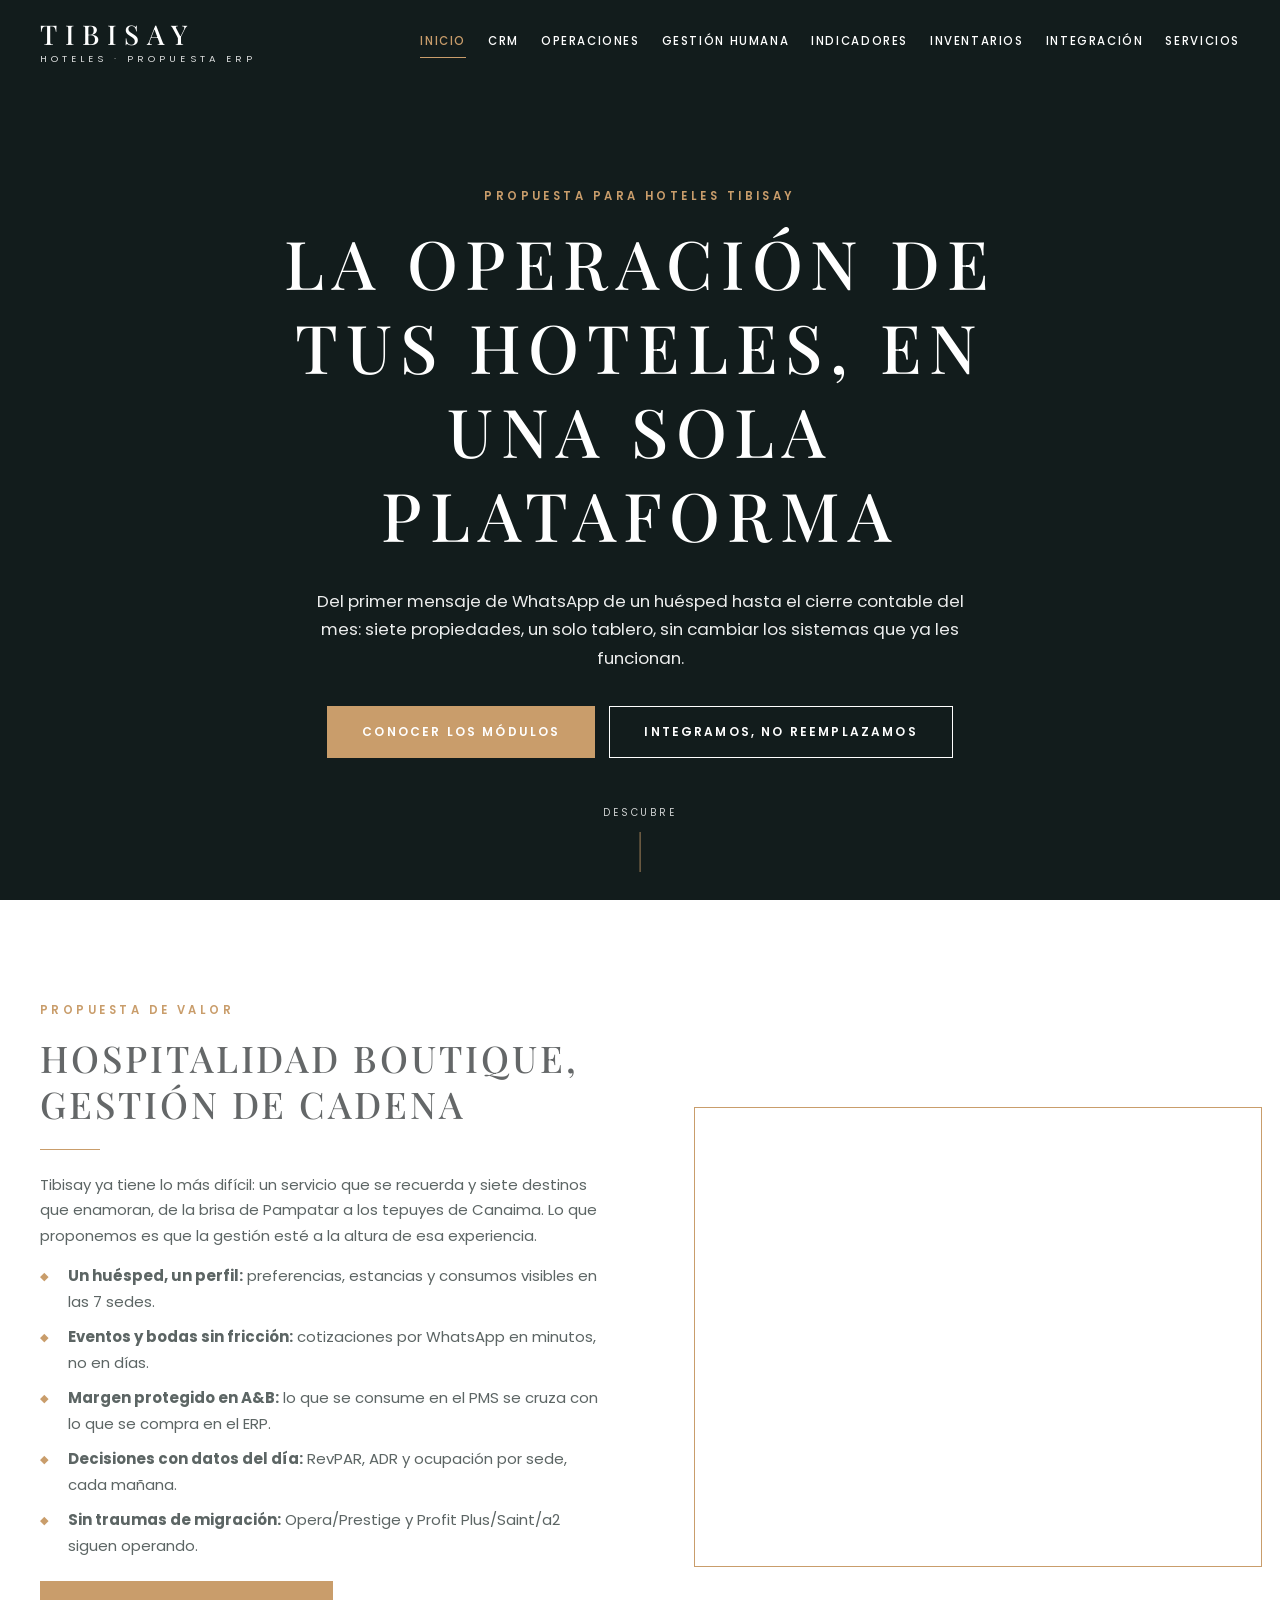
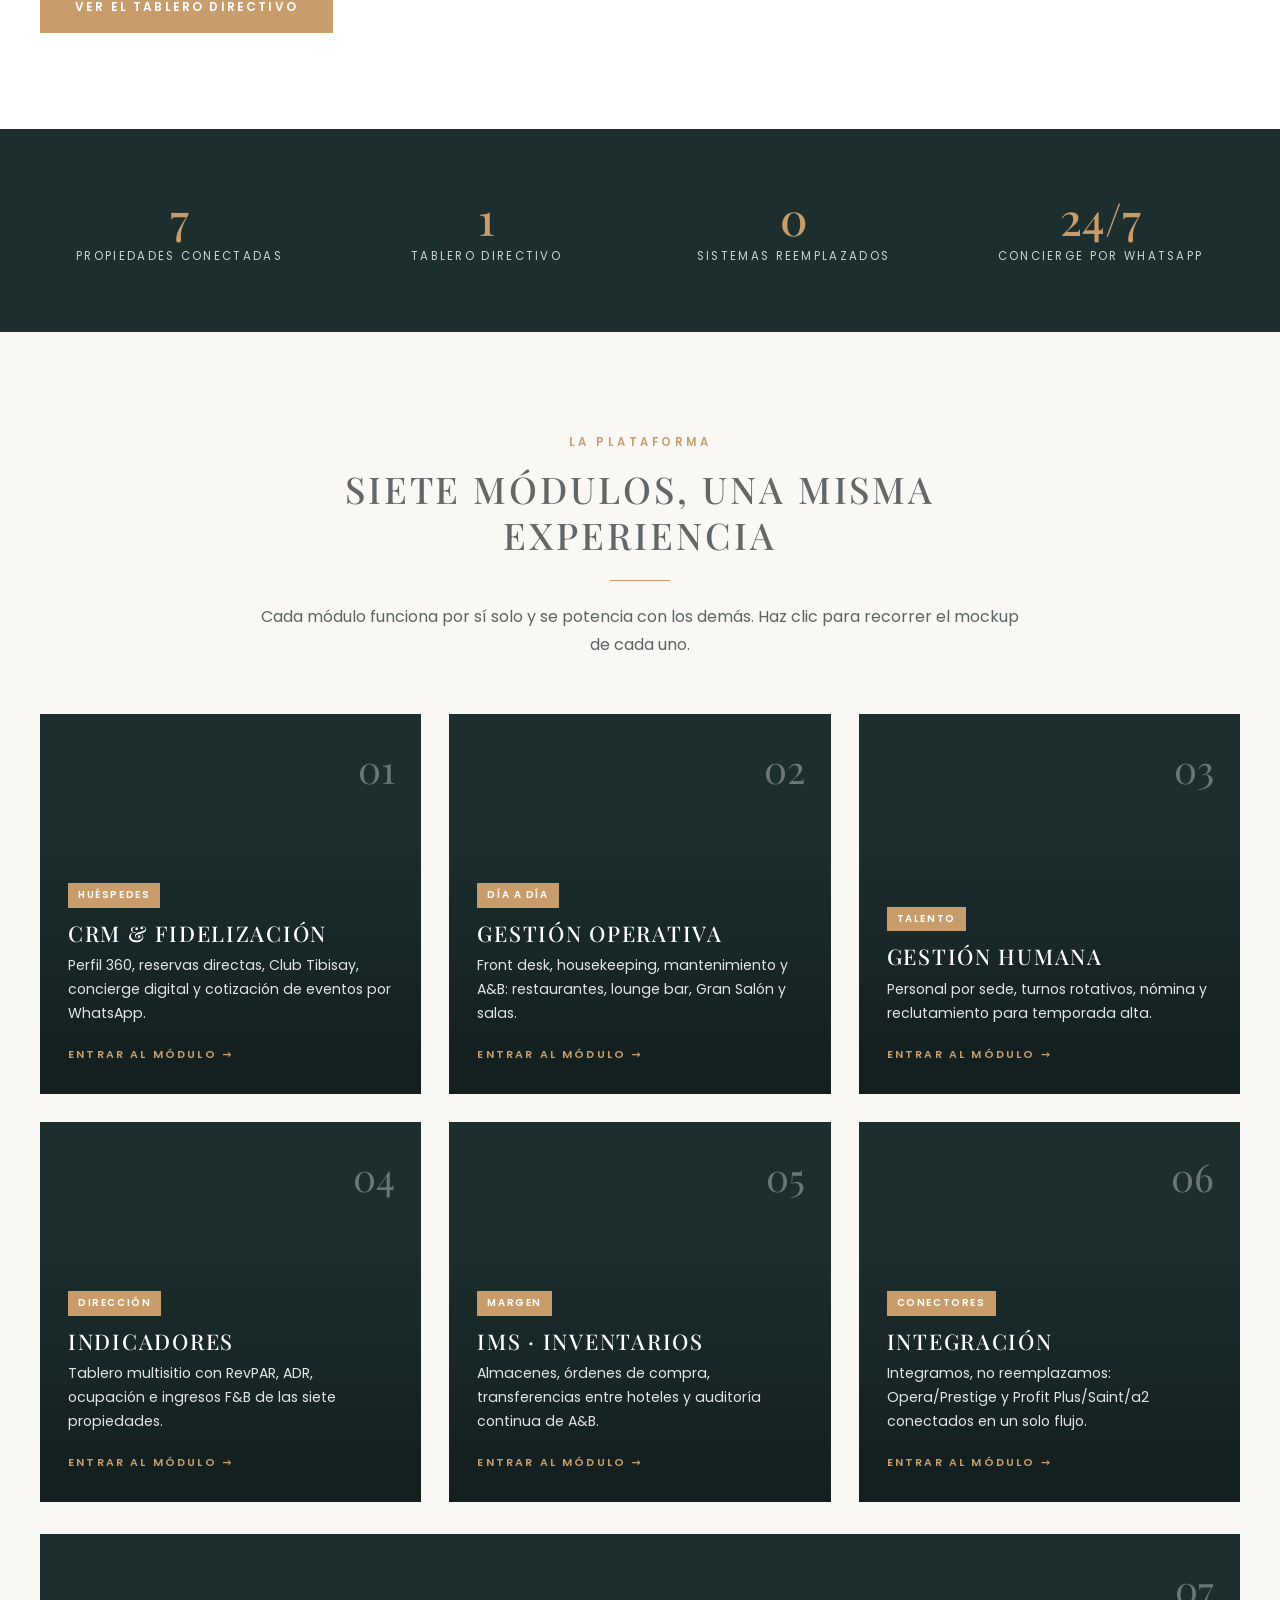
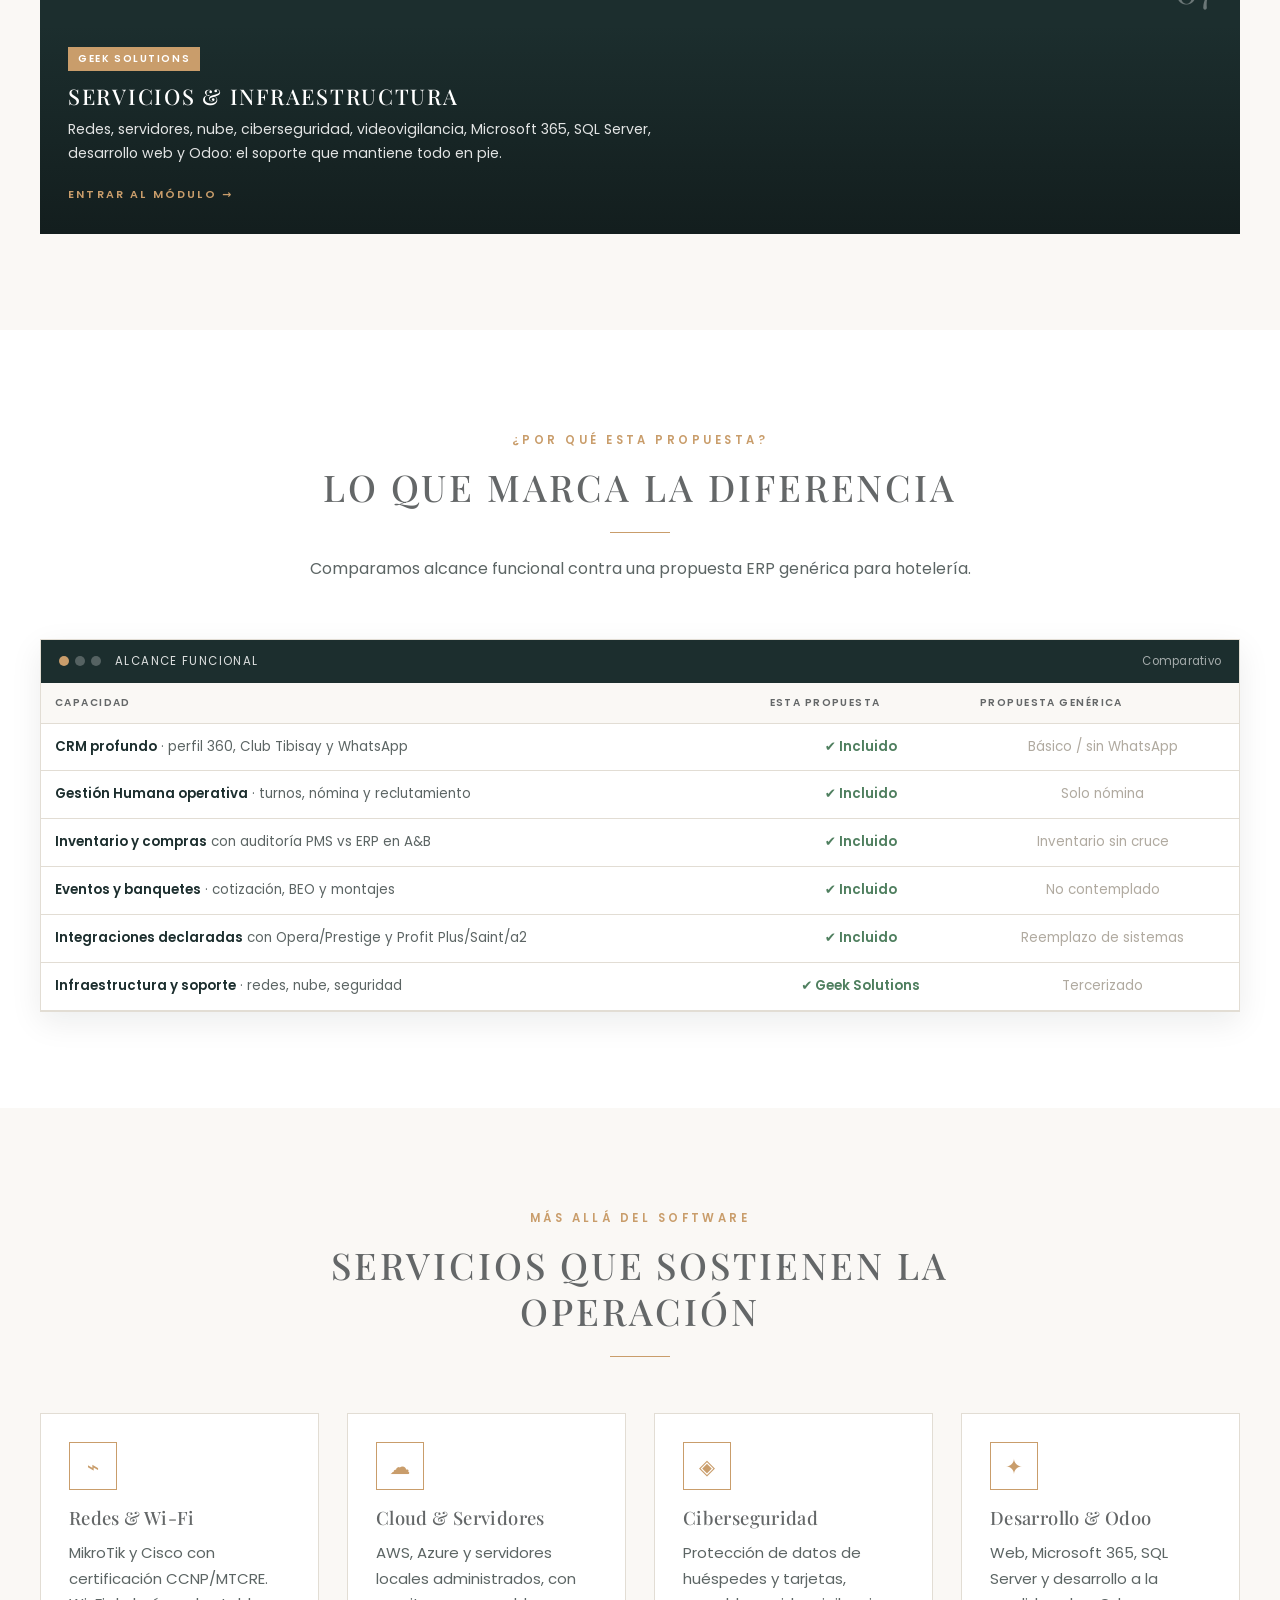
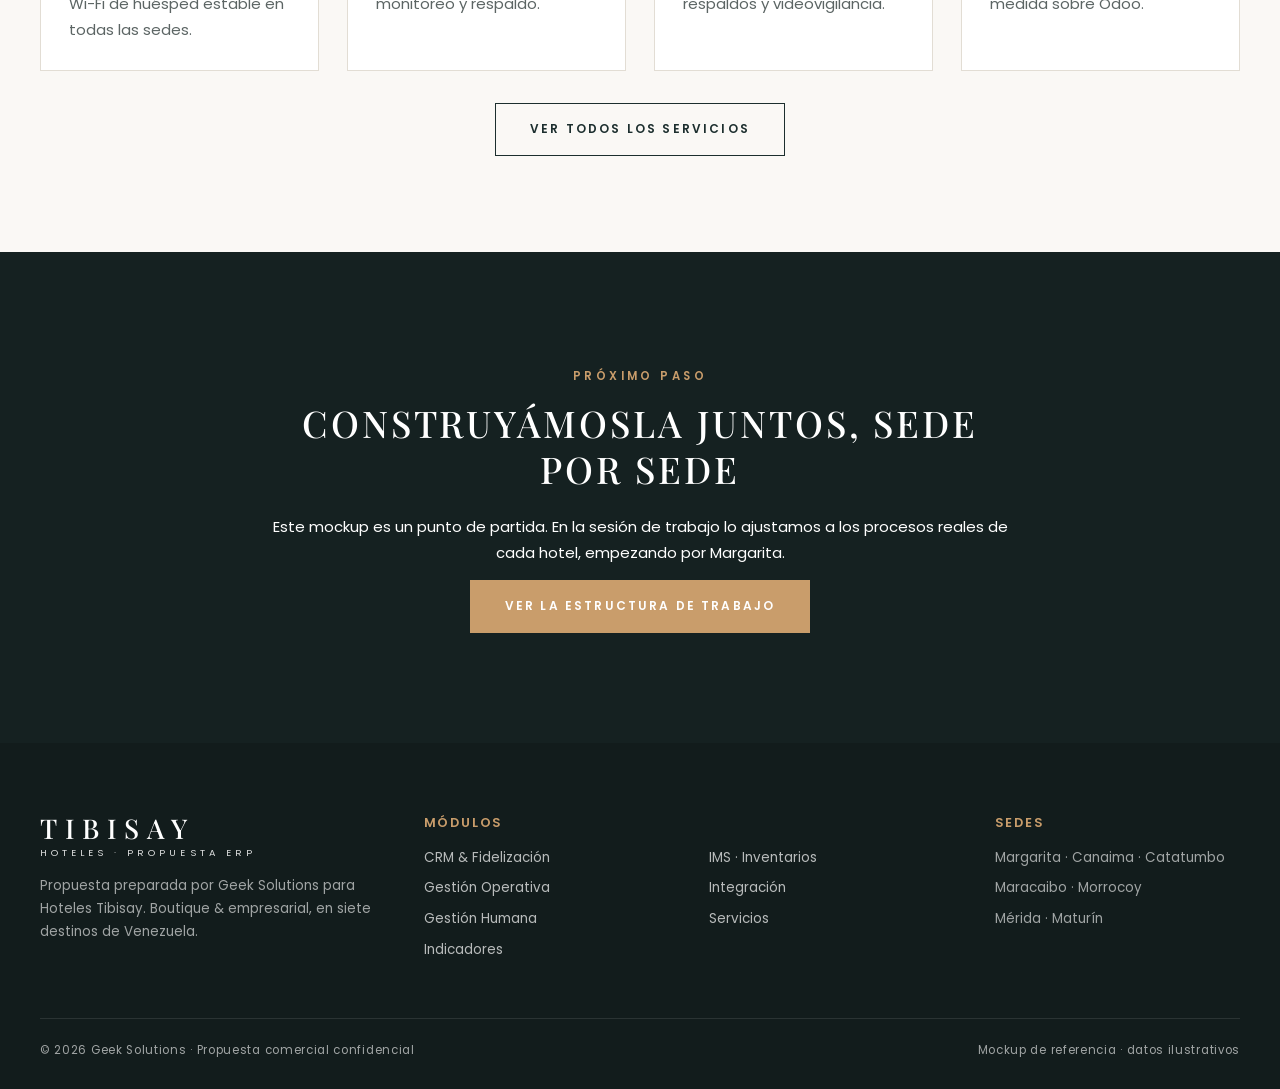
==== index.html @ 4b33ba29 "Mockup base propuesta ERP Tibisay Co-Authored-By: Claude Opus 5.5 <noreply@anthropic.com> Claude-Ses" ====
<!DOCTYPE html>
<html lang="es">
<head>
  <meta charset="UTF-8">
  <meta name="viewport" content="width=device-width, initial-scale=1.0">
  <title>Propuesta ERP · Hoteles Tibisay</title>
  <meta name="description" content="Propuesta de plataforma ERP para Hoteles Tibisay: CRM, operaciones, gestión humana, indicadores, inventarios e integración.">
  <link rel="preconnect" href="https://fonts.googleapis.com">
  <link rel="preconnect" href="https://fonts.gstatic.com" crossorigin>
  <link href="https://fonts.googleapis.com/css2?family=Playfair+Display:wght@400;500;600&family=Poppins:wght@300;400;500;600&display=swap" rel="stylesheet">
  <link rel="stylesheet" href="css/estilos.css">
</head>
<body>

<!-- ============ HEADER (igual en todas las páginas) ============ -->
<header class="header">
  <div class="container">
    <a href="index.html" class="logo"><strong>TIBISAY</strong><span>Hoteles · Propuesta ERP</span></a>
    <nav class="nav" aria-label="Módulos">
      <a href="index.html">Inicio</a>
      <a href="crm.html">CRM</a>
      <a href="operaciones.html">Operaciones</a>
      <a href="rrhh.html">Gestión Humana</a>
      <a href="indicadores.html">Indicadores</a>
      <a href="inventarios.html">Inventarios</a>
      <a href="integracion.html">Integración</a>
      <a href="servicios.html">Servicios</a>
    </nav>
    <button class="menu-toggle" aria-label="Abrir menú" aria-expanded="false"><span></span><span></span><span></span></button>
  </div>
</header>

<!-- ============ HERO ============ -->
<section class="hero" style="background-image:url('https://images.unsplash.com/photo-1507525428034-b723cf961d3e?auto=format&fit=crop&w=2000&q=80')">
  <div class="hero__content">
    <span class="eyebrow">Propuesta para Hoteles Tibisay</span>
    <h1>La operación de tus hoteles, en una sola plataforma</h1>
    <p>Del primer mensaje de WhatsApp de un huésped hasta el cierre contable del mes: siete propiedades, un solo tablero, sin cambiar los sistemas que ya les funcionan.</p>
    <div class="btn-row" style="justify-content:center">
      <a href="#modulos" class="btn">Conocer los módulos</a>
      <a href="integracion.html" class="btn btn--outline">Integramos, no reemplazamos</a>
    </div>
  </div>
  <a href="#valor" class="hero__scroll">Descubre</a>
</section>

<!-- ============ PROPUESTA DE VALOR ============ -->
<section class="section section--white" id="valor">
  <div class="container split">
    <div>
      <span class="eyebrow">Propuesta de valor</span>
      <h2>Hospitalidad boutique, gestión de cadena</h2>
      <hr class="divider" style="margin-left:0">
      <p>Tibisay ya tiene lo más difícil: un servicio que se recuerda y siete destinos que enamoran, de la brisa de Pampatar a los tepuyes de Canaima. Lo que proponemos es que la gestión esté a la altura de esa experiencia.</p>
      <ul class="check-list">
        <li><strong>Un huésped, un perfil:</strong> preferencias, estancias y consumos visibles en las 7 sedes.</li>
        <li><strong>Eventos y bodas sin fricción:</strong> cotizaciones por WhatsApp en minutos, no en días.</li>
        <li><strong>Margen protegido en A&amp;B:</strong> lo que se consume en el PMS se cruza con lo que se compra en el ERP.</li>
        <li><strong>Decisiones con datos del día:</strong> RevPAR, ADR y ocupación por sede, cada mañana.</li>
        <li><strong>Sin traumas de migración:</strong> Opera/Prestige y Profit Plus/Saint/a2 siguen operando.</li>
      </ul>
      <a href="indicadores.html" class="btn">Ver el tablero directivo</a>
    </div>
    <div class="split__img-wrap">
      <div class="split__img" style="background-image:url('https://images.unsplash.com/photo-1520250497591-112f2f40a3f4?auto=format&fit=crop&w=1200&q=80')"></div>
    </div>
  </div>
</section>

<!-- ============ CIFRAS ============ -->
<section class="section section--dark section--tight">
  <div class="container stats">
    <div class="stat"><strong>7</strong><span>Propiedades conectadas</span></div>
    <div class="stat"><strong>1</strong><span>Tablero directivo</span></div>
    <div class="stat"><strong>0</strong><span>Sistemas reemplazados</span></div>
    <div class="stat"><strong>24/7</strong><span>Concierge por WhatsApp</span></div>
  </div>
</section>

<!-- ============ MÓDULOS ============ -->
<section class="section section--cream" id="modulos">
  <div class="container">
    <div class="section-head">
      <span class="eyebrow">La plataforma</span>
      <h2>Siete módulos, una misma experiencia</h2>
      <hr class="divider">
      <p>Cada módulo funciona por sí solo y se potencia con los demás. Haz clic para recorrer el mockup de cada uno.</p>
    </div>

    <div class="grid grid-3">
      <a href="crm.html" class="card-photo" style="background-image:url('https://images.unsplash.com/photo-1511795409834-ef04bbd61622?auto=format&fit=crop&w=900&q=80')">
        <span class="card-photo__num">01</span>
        <div class="card-photo__body">
          <span class="tag">Huéspedes</span>
          <h3>CRM &amp; Fidelización</h3>
          <p>Perfil 360, reservas directas, Club Tibisay, concierge digital y cotización de eventos por WhatsApp.</p>
          <span class="link-more">Entrar al módulo →</span>
        </div>
      </a>
      <a href="operaciones.html" class="card-photo" style="background-image:url('https://images.unsplash.com/photo-1590490360182-c33d57733427?auto=format&fit=crop&w=900&q=80')">
        <span class="card-photo__num">02</span>
        <div class="card-photo__body">
          <span class="tag">Día a día</span>
          <h3>Gestión Operativa</h3>
          <p>Front desk, housekeeping, mantenimiento y A&amp;B: restaurantes, lounge bar, Gran Salón y salas.</p>
          <span class="link-more">Entrar al módulo →</span>
        </div>
      </a>
      <a href="rrhh.html" class="card-photo" style="background-image:url('https://images.unsplash.com/photo-1522071820081-009f0129c71c?auto=format&fit=crop&w=900&q=80')">
        <span class="card-photo__num">03</span>
        <div class="card-photo__body">
          <span class="tag">Talento</span>
          <h3>Gestión Humana</h3>
          <p>Personal por sede, turnos rotativos, nómina y reclutamiento para temporada alta.</p>
          <span class="link-more">Entrar al módulo →</span>
        </div>
      </a>
      <a href="indicadores.html" class="card-photo" style="background-image:url('https://images.unsplash.com/photo-1551288049-bebda4e38f71?auto=format&fit=crop&w=900&q=80')">
        <span class="card-photo__num">04</span>
        <div class="card-photo__body">
          <span class="tag">Dirección</span>
          <h3>Indicadores</h3>
          <p>Tablero multisitio con RevPAR, ADR, ocupación e ingresos F&amp;B de las siete propiedades.</p>
          <span class="link-more">Entrar al módulo →</span>
        </div>
      </a>
      <a href="inventarios.html" class="card-photo" style="background-image:url('https://images.unsplash.com/photo-1414235077428-338989a2e8c0?auto=format&fit=crop&w=900&q=80')">
        <span class="card-photo__num">05</span>
        <div class="card-photo__body">
          <span class="tag">Margen</span>
          <h3>IMS · Inventarios</h3>
          <p>Almacenes, órdenes de compra, transferencias entre hoteles y auditoría continua de A&amp;B.</p>
          <span class="link-more">Entrar al módulo →</span>
        </div>
      </a>
      <a href="integracion.html" class="card-photo" style="background-image:url('https://images.unsplash.com/photo-1544197150-b99a580bb7a8?auto=format&fit=crop&w=900&q=80')">
        <span class="card-photo__num">06</span>
        <div class="card-photo__body">
          <span class="tag">Conectores</span>
          <h3>Integración</h3>
          <p>Integramos, no reemplazamos: Opera/Prestige y Profit Plus/Saint/a2 conectados en un solo flujo.</p>
          <span class="link-more">Entrar al módulo →</span>
        </div>
      </a>
    </div>

    <div class="grid mt-2">
      <a href="servicios.html" class="card-photo" style="min-height:300px;background-image:url('https://images.unsplash.com/photo-1558494949-ef010cbdcc31?auto=format&fit=crop&w=1800&q=80')">
        <span class="card-photo__num">07</span>
        <div class="card-photo__body" style="max-width:640px">
          <span class="tag">Geek Solutions</span>
          <h3>Servicios &amp; Infraestructura</h3>
          <p>Redes, servidores, nube, ciberseguridad, videovigilancia, Microsoft 365, SQL Server, desarrollo web y Odoo: el soporte que mantiene todo en pie.</p>
          <span class="link-more">Entrar al módulo →</span>
        </div>
      </a>
    </div>
  </div>
</section>

<!-- ============ DIFERENCIALES ============ -->
<section class="section section--white">
  <div class="container">
    <div class="section-head">
      <span class="eyebrow">¿Por qué esta propuesta?</span>
      <h2>Lo que marca la diferencia</h2>
      <hr class="divider">
      <p>Comparamos alcance funcional contra una propuesta ERP genérica para hotelería.</p>
    </div>
    <div class="mock">
      <div class="mock__bar"><span class="mock__dots"><i></i><i></i><i></i></span> Alcance funcional <span class="mock__meta">Comparativo</span></div>
      <div class="table-wrap">
        <table class="table diff-table">
          <thead><tr><th>Capacidad</th><th>Esta propuesta</th><th>Propuesta genérica</th></tr></thead>
          <tbody>
            <tr><td><strong>CRM profundo</strong> · perfil 360, Club Tibisay y WhatsApp</td><td class="yes">✔ Incluido</td><td class="no">Básico / sin WhatsApp</td></tr>
            <tr><td><strong>Gestión Humana operativa</strong> · turnos, nómina y reclutamiento</td><td class="yes">✔ Incluido</td><td class="no">Solo nómina</td></tr>
            <tr><td><strong>Inventario y compras</strong> con auditoría PMS vs ERP en A&amp;B</td><td class="yes">✔ Incluido</td><td class="no">Inventario sin cruce</td></tr>
            <tr><td><strong>Eventos y banquetes</strong> · cotización, BEO y montajes</td><td class="yes">✔ Incluido</td><td class="no">No contemplado</td></tr>
            <tr><td><strong>Integraciones declaradas</strong> con Opera/Prestige y Profit Plus/Saint/a2</td><td class="yes">✔ Incluido</td><td class="no">Reemplazo de sistemas</td></tr>
            <tr><td><strong>Infraestructura y soporte</strong> · redes, nube, seguridad</td><td class="yes">✔ Geek Solutions</td><td class="no">Tercerizado</td></tr>
          </tbody>
        </table>
      </div>
    </div>
  </div>
</section>

<!-- ============ SERVICIOS (resumen) ============ -->
<section class="section section--cream">
  <div class="container">
    <div class="section-head">
      <span class="eyebrow">Más allá del software</span>
      <h2>Servicios que sostienen la operación</h2>
      <hr class="divider">
    </div>
    <div class="grid grid-4">
      <div class="card"><div class="card__icon">⌁</div><h3>Redes &amp; Wi-Fi</h3><p>MikroTik y Cisco con certificación CCNP/MTCRE. Wi-Fi de huésped estable en todas las sedes.</p></div>
      <div class="card"><div class="card__icon">☁</div><h3>Cloud &amp; Servidores</h3><p>AWS, Azure y servidores locales administrados, con monitoreo y respaldo.</p></div>
      <div class="card"><div class="card__icon">◈</div><h3>Ciberseguridad</h3><p>Protección de datos de huéspedes y tarjetas, respaldos y videovigilancia.</p></div>
      <div class="card"><div class="card__icon">✦</div><h3>Desarrollo &amp; Odoo</h3><p>Web, Microsoft 365, SQL Server y desarrollo a la medida sobre Odoo.</p></div>
    </div>
    <div class="text-center mt-2"><a href="servicios.html" class="btn btn--dark">Ver todos los servicios</a></div>
  </div>
</section>

<!-- ============ CTA ============ -->
<section class="cta" style="background-image:url('https://images.unsplash.com/photo-1540541338287-41700207dee6?auto=format&fit=crop&w=2000&q=80')">
  <div class="container">
    <span class="eyebrow">Próximo paso</span>
    <h2>Construyámosla juntos, sede por sede</h2>
    <p>Este mockup es un punto de partida. En la sesión de trabajo lo ajustamos a los procesos reales de cada hotel, empezando por Margarita.</p>
    <a href="servicios.html#estructura" class="btn">Ver la estructura de trabajo</a>
  </div>
</section>

<!-- ============ FOOTER (igual en todas las páginas) ============ -->
<footer class="footer">
  <div class="container">
    <div class="footer__grid">
      <div>
        <a href="index.html" class="logo"><strong>TIBISAY</strong><span>Hoteles · Propuesta ERP</span></a>
        <p>Propuesta preparada por Geek Solutions para Hoteles Tibisay. Boutique &amp; empresarial, en siete destinos de Venezuela.</p>
      </div>
      <div>
        <h4>Módulos</h4>
        <ul>
          <li><a href="crm.html">CRM &amp; Fidelización</a></li>
          <li><a href="operaciones.html">Gestión Operativa</a></li>
          <li><a href="rrhh.html">Gestión Humana</a></li>
          <li><a href="indicadores.html">Indicadores</a></li>
        </ul>
      </div>
      <div>
        <h4>&nbsp;</h4>
        <ul>
          <li><a href="inventarios.html">IMS · Inventarios</a></li>
          <li><a href="integracion.html">Integración</a></li>
          <li><a href="servicios.html">Servicios</a></li>
        </ul>
      </div>
      <div>
        <h4>Sedes</h4>
        <ul>
          <li>Margarita · Canaima · Catatumbo</li>
          <li>Maracaibo · Morrocoy</li>
          <li>Mérida · Maturín</li>
        </ul>
      </div>
    </div>
    <div class="footer__bottom">
      <span>© 2026 Geek Solutions · Propuesta comercial confidencial</span>
      <span>Mockup de referencia · datos ilustrativos</span>
    </div>
  </div>
</footer>

<script src="js/main.js"></script>
</body>
</html>
---- css/estilos.css ----
/* ==========================================================================
   Propuesta ERP Tibisay Hoteles — estilos compartidos
   Look & feel basado en tibisayhoteles.com
   Para personalizar colores o tipografías, edita solo las variables de :root
   ========================================================================== */

:root {
  /* Paleta Tibisay */
  --dorado: #c99d6b;
  --dorado-hover: #b8925a;
  --dorado-apagado: #8f6b3a;
  --petroleo: #1c2e2e;
  --petroleo-oscuro: #121c1c;
  --texto: #5c6564;
  --titulos: #646768;
  --crema: #faf8f5;
  --fondo: #faf9f6;
  --navbar: #fff9f0;
  --borde: #e2ddd4;
  --blanco: #ffffff;

  /* Estados (tonos cálidos, coherentes con la paleta) */
  --ok: #4f7f5f;
  --ok-bg: #e7f0e9;
  --warn: #a8771f;
  --warn-bg: #f7eedc;
  --alerta: #a4483a;
  --alerta-bg: #f6e3df;
  --info: #3f6470;
  --info-bg: #e3edef;

  /* Tipografías */
  --f-cuerpo: "Poppins", system-ui, sans-serif;
  --f-titulo: "Playfair Display", Georgia, serif;

  --radio: 4px;
  --sombra: 0 10px 30px rgba(18, 28, 28, 0.08);
  --ancho: 1200px;
  --header-h: 84px;
}

*,
*::before,
*::after { box-sizing: border-box; }

html { scroll-behavior: smooth; }

body {
  margin: 0;
  font-family: var(--f-cuerpo);
  font-size: 15px;
  line-height: 1.7;
  color: var(--texto);
  background: var(--fondo);
  -webkit-font-smoothing: antialiased;
}

img { max-width: 100%; display: block; }
a { color: var(--dorado); text-decoration: none; transition: color .2s; }
a:hover { color: var(--dorado-hover); }

h1, h2, h3, h4 {
  color: var(--titulos);
  font-weight: 500;
  line-height: 1.25;
  margin: 0 0 .6em;
}
h1, h2 {
  font-family: var(--f-titulo);
  text-transform: uppercase;
  letter-spacing: .08em;
}
h2 { font-size: clamp(1.6rem, 3vw, 2.3rem); }
h3 { font-size: 1.15rem; font-family: var(--f-titulo); letter-spacing: .02em; }
h4 { font-size: .8rem; text-transform: uppercase; letter-spacing: .14em; font-weight: 600; }
p { margin: 0 0 1em; }

.container { width: min(var(--ancho), 100% - 40px); margin-inline: auto; }

/* --------------------------------------------------------------------------
   Header fijo: transparente sobre el hero, crema al hacer scroll
   -------------------------------------------------------------------------- */
.header {
  position: fixed;
  inset: 0 0 auto 0;
  z-index: 100;
  height: var(--header-h);
  display: flex;
  align-items: center;
  background: transparent;
  transition: background .35s, box-shadow .35s, height .35s;
}
.header.scrolled,
.header.nav-open {
  background: var(--navbar);
  box-shadow: 0 2px 20px rgba(18, 28, 28, .08);
  height: 70px;
}
.header .container { display: flex; align-items: center; justify-content: space-between; gap: 24px; }

.logo { display: flex; flex-direction: column; line-height: 1; color: var(--blanco); }
.logo strong {
  font-family: var(--f-titulo);
  font-size: 1.7rem;
  font-weight: 500;
  letter-spacing: .28em;
}
.logo span { font-size: .6rem; letter-spacing: .42em; text-transform: uppercase; margin-top: 6px; opacity: .85; }
.header.scrolled .logo,
.header.nav-open .logo { color: var(--petroleo); }
.logo:hover { color: var(--dorado); }

.nav { display: flex; align-items: center; gap: 22px; }
.nav a {
  color: var(--blanco);
  font-size: .72rem;
  font-weight: 500;
  letter-spacing: .14em;
  text-transform: uppercase;
  padding: 6px 0;
  border-bottom: 1px solid transparent;
}
.nav a:hover,
.nav a.active { color: var(--dorado); border-bottom-color: var(--dorado); }
.header.scrolled .nav a,
.header.nav-open .nav a { color: var(--petroleo); }
.header.scrolled .nav a:hover,
.header.scrolled .nav a.active { color: var(--dorado); }

.menu-toggle {
  display: none;
  background: none;
  border: 0;
  width: 40px;
  height: 40px;
  cursor: pointer;
  padding: 8px;
}
.menu-toggle span {
  display: block;
  height: 2px;
  background: var(--blanco);
  margin: 6px 0;
  transition: transform .3s, opacity .3s;
}
.header.scrolled .menu-toggle span,
.header.nav-open .menu-toggle span { background: var(--petroleo); }
.header.nav-open .menu-toggle span:nth-child(1) { transform: translateY(8px) rotate(45deg); }
.header.nav-open .menu-toggle span:nth-child(2) { opacity: 0; }
.header.nav-open .menu-toggle span:nth-child(3) { transform: translateY(-8px) rotate(-45deg); }

/* --------------------------------------------------------------------------
   Botones y etiquetas
   -------------------------------------------------------------------------- */
.btn {
  display: inline-block;
  background: var(--dorado);
  color: var(--blanco);
  font-family: var(--f-cuerpo);
  font-size: .75rem;
  font-weight: 600;
  letter-spacing: .18em;
  text-transform: uppercase;
  padding: 15px 34px;
  border: 1px solid var(--dorado);
  border-radius: 0;
  cursor: pointer;
  transition: background .25s, border-color .25s, color .25s;
}
.btn:hover { background: var(--dorado-hover); border-color: var(--dorado-hover); color: var(--blanco); }
.btn--outline { background: transparent; color: var(--blanco); border-color: var(--blanco); }
.btn--outline:hover { background: var(--blanco); color: var(--petroleo); border-color: var(--blanco); }
.btn--dark { background: transparent; color: var(--petroleo); border-color: var(--petroleo); }
.btn--dark:hover { background: var(--petroleo); color: var(--blanco); border-color: var(--petroleo); }
.btn--sm { padding: 9px 18px; font-size: .66rem; }
.btn-row { display: flex; flex-wrap: wrap; gap: 14px; }

.eyebrow {
  display: inline-block;
  color: var(--dorado);
  font-size: .72rem;
  font-weight: 600;
  letter-spacing: .3em;
  text-transform: uppercase;
  margin-bottom: 14px;
}

.tag {
  display: inline-block;
  background: var(--dorado);
  color: var(--blanco);
  font-size: .62rem;
  font-weight: 600;
  letter-spacing: .16em;
  text-transform: uppercase;
  padding: 4px 10px;
}
.tag--outline { background: transparent; color: var(--dorado); border: 1px solid var(--dorado); }

/* --------------------------------------------------------------------------
   Hero
   -------------------------------------------------------------------------- */
.hero {
  position: relative;
  min-height: 100vh;
  display: flex;
  align-items: center;
  justify-content: center;
  text-align: center;
  color: var(--blanco);
  background: var(--petroleo-oscuro) center / cover no-repeat;
  overflow: hidden;
}
.hero::before {
  content: "";
  position: absolute;
  inset: 0;
  background: linear-gradient(180deg, rgba(18,28,28,.55) 0%, rgba(18,28,28,.35) 45%, rgba(18,28,28,.75) 100%);
}
.hero__content { position: relative; max-width: 900px; padding: 120px 20px 80px; }
.hero h1 {
  color: var(--blanco);
  font-size: clamp(2.1rem, 5.4vw, 4.2rem);
  letter-spacing: .12em;
  margin-bottom: .45em;
}
.hero p { font-size: 1.05rem; max-width: 680px; margin: 0 auto 2em; opacity: .92; }
.hero .eyebrow { color: var(--dorado); }
.hero__scroll {
  position: absolute;
  bottom: 28px;
  left: 50%;
  transform: translateX(-50%);
  color: var(--blanco);
  font-size: .62rem;
  letter-spacing: .3em;
  text-transform: uppercase;
  opacity: .8;
}
.hero__scroll::after {
  content: "";
  display: block;
  width: 1px;
  height: 40px;
  background: var(--dorado);
  margin: 10px auto 0;
}

.hero--page { min-height: 62vh; }
.hero--page h1 { font-size: clamp(1.9rem, 4.4vw, 3.3rem); }
.breadcrumb { font-size: .7rem; letter-spacing: .2em; text-transform: uppercase; opacity: .85; margin-bottom: 18px; }
.breadcrumb a { color: var(--blanco); }
.breadcrumb a:hover { color: var(--dorado); }

/* --------------------------------------------------------------------------
   Secciones
   -------------------------------------------------------------------------- */
.section { padding: 96px 0; }
.section--cream { background: var(--crema); }
.section--white { background: var(--blanco); }
.section--dark { background: var(--petroleo); color: rgba(255,255,255,.78); }
.section--dark h2,
.section--dark h3 { color: var(--blanco); }
.section--tight { padding: 64px 0; }

.section-head { text-align: center; max-width: 760px; margin: 0 auto 56px; }
.section-head p { font-size: 1rem; }
.section-head--left { text-align: left; margin-left: 0; }
.divider { width: 60px; height: 1px; background: var(--dorado); margin: 18px auto 22px; border: 0; }
.section-head--left .divider { margin-left: 0; }

.grid { display: grid; gap: 28px; }
.grid-2 { grid-template-columns: repeat(2, 1fr); }
.grid-3 { grid-template-columns: repeat(3, 1fr); }
.grid-4 { grid-template-columns: repeat(4, 1fr); }
.grid-5 { grid-template-columns: repeat(5, 1fr); }
.span-2 { grid-column: span 2; }
.grid > *,
.split > *,
.profile > * { min-width: 0; }
.align-center { align-items: center; }

/* --------------------------------------------------------------------------
   Tarjetas con foto y degradado inferior
   -------------------------------------------------------------------------- */
.card-photo {
  position: relative;
  display: block;
  min-height: 380px;
  overflow: hidden;
  color: var(--blanco);
  background: var(--petroleo) center / cover no-repeat;
}
.card-photo::before {
  content: "";
  position: absolute;
  inset: 0;
  background: inherit;
  background-size: cover;
  transition: transform .8s ease;
}
.card-photo::after {
  content: "";
  position: absolute;
  inset: 0;
  background: linear-gradient(180deg, rgba(18,28,28,0) 30%, rgba(18,28,28,.9) 100%);
}
.card-photo:hover::before { transform: scale(1.06); }
.card-photo__body { position: absolute; left: 0; right: 0; bottom: 0; z-index: 1; padding: 28px; }
.card-photo__body h3 {
  color: var(--blanco);
  font-size: 1.35rem;
  text-transform: uppercase;
  letter-spacing: .08em;
  margin: 12px 0 8px;
}
.card-photo__body p { font-size: .88rem; opacity: .88; margin: 0 0 14px; }
.card-photo__num {
  position: absolute;
  top: 22px;
  right: 26px;
  z-index: 1;
  font-family: var(--f-titulo);
  font-size: 2.4rem;
  color: rgba(255,255,255,.35);
}
.link-more {
  font-size: .68rem;
  font-weight: 600;
  letter-spacing: .2em;
  text-transform: uppercase;
  color: var(--dorado);
}
.card-photo:hover .link-more { color: var(--blanco); }

/* Tarjeta simple */
.card {
  background: var(--blanco);
  border: 1px solid var(--borde);
  padding: 28px;
  transition: box-shadow .3s, transform .3s;
}
.card:hover { box-shadow: var(--sombra); }
.card--link:hover { transform: translateY(-3px); }
.card h3 { margin-top: 6px; }
.card p:last-child { margin-bottom: 0; }
.card__icon {
  width: 48px;
  height: 48px;
  display: grid;
  place-items: center;
  border: 1px solid var(--dorado);
  color: var(--dorado);
  font-size: 1.3rem;
  margin-bottom: 16px;
}
.section--dark .card { background: rgba(255,255,255,.04); border-color: rgba(255,255,255,.12); }
.section--dark .card p { color: rgba(255,255,255,.72); }

/* Split imagen + texto */
.split { display: grid; grid-template-columns: 1fr 1fr; gap: 64px; align-items: center; }
.split__img { min-height: 460px; background: center / cover no-repeat; position: relative; }
.split__img::after {
  content: "";
  position: absolute;
  inset: 22px -22px -22px 22px;
  border: 1px solid var(--dorado);
  z-index: -1;
}
.split__img-wrap { position: relative; z-index: 0; }

.check-list { list-style: none; padding: 0; margin: 0 0 1.5em; }
.check-list li { position: relative; padding-left: 28px; margin-bottom: 10px; }
.check-list li::before { content: "◆"; position: absolute; left: 0; top: 0; color: var(--dorado); font-size: .7rem; line-height: 2.4; }

/* Cifras */
.stats { display: grid; grid-template-columns: repeat(4, 1fr); gap: 28px; text-align: center; }
.stat strong {
  display: block;
  font-family: var(--f-titulo);
  font-size: 2.8rem;
  font-weight: 500;
  color: var(--dorado);
  line-height: 1.1;
}
.stat span { font-size: .72rem; letter-spacing: .2em; text-transform: uppercase; }

/* --------------------------------------------------------------------------
   Ventana de sistema (mock de la aplicación)
   -------------------------------------------------------------------------- */
.mock {
  background: var(--blanco);
  border: 1px solid var(--borde);
  box-shadow: var(--sombra);
  overflow: hidden;
}
.mock__bar {
  display: flex;
  align-items: center;
  gap: 14px;
  padding: 12px 18px;
  background: var(--petroleo);
  color: rgba(255,255,255,.85);
  font-size: .72rem;
  letter-spacing: .12em;
  text-transform: uppercase;
}
.mock__dots { display: flex; gap: 6px; }
.mock__dots i { width: 10px; height: 10px; border-radius: 50%; background: rgba(255,255,255,.25); }
.mock__dots i:first-child { background: var(--dorado); }
.mock__bar .mock__meta { margin-left: auto; opacity: .7; text-transform: none; letter-spacing: .02em; }
.mock__body { padding: 24px; }
.mock__toolbar {
  display: flex;
  flex-wrap: wrap;
  gap: 10px;
  align-items: center;
  justify-content: space-between;
  margin-bottom: 18px;
}
.mock__search {
  flex: 1;
  min-width: 200px;
  border: 1px solid var(--borde);
  background: var(--crema);
  padding: 9px 14px;
  font: inherit;
  font-size: .82rem;
  color: var(--texto);
}
.chips { display: flex; flex-wrap: wrap; gap: 6px; }
.chip {
  font-size: .68rem;
  letter-spacing: .08em;
  text-transform: uppercase;
  border: 1px solid var(--borde);
  padding: 5px 12px;
  background: var(--blanco);
  color: var(--texto);
  cursor: pointer;
}
.chip.active,
.chip:hover { background: var(--dorado); border-color: var(--dorado); color: var(--blanco); }

/* Pestañas */
.tabs { display: flex; flex-wrap: wrap; border-bottom: 1px solid var(--borde); margin-bottom: 22px; }
.tab {
  background: none;
  border: 0;
  border-bottom: 2px solid transparent;
  padding: 12px 18px;
  font: inherit;
  font-size: .72rem;
  font-weight: 600;
  letter-spacing: .14em;
  text-transform: uppercase;
  color: var(--titulos);
  cursor: pointer;
  margin-bottom: -1px;
}
.tab:hover { color: var(--dorado); }
.tab.active { color: var(--dorado); border-bottom-color: var(--dorado); }
.tab-panel { display: none; }
.tab-panel.active { display: block; }

/* --------------------------------------------------------------------------
   KPIs
   -------------------------------------------------------------------------- */
.kpi { background: var(--blanco); border: 1px solid var(--borde); padding: 20px 22px; }
.kpi__label { font-size: .66rem; letter-spacing: .16em; text-transform: uppercase; color: var(--titulos); }
.kpi__value {
  font-family: var(--f-titulo);
  font-size: 2rem;
  color: var(--petroleo);
  line-height: 1.2;
  margin: 6px 0 4px;
}
.kpi__delta { font-size: .75rem; font-weight: 500; }
.up { color: var(--ok); }
.down { color: var(--alerta); }
.kpi--dark { background: var(--petroleo); border-color: var(--petroleo); }
.kpi--dark .kpi__label { color: rgba(255,255,255,.65); }
.kpi--dark .kpi__value { color: var(--dorado); }

/* --------------------------------------------------------------------------
   Tablas y badges
   -------------------------------------------------------------------------- */
.table-wrap { overflow-x: auto; }
.table { width: 100%; border-collapse: collapse; font-size: .84rem; }
.table th {
  text-align: left;
  font-size: .64rem;
  font-weight: 600;
  letter-spacing: .14em;
  text-transform: uppercase;
  color: var(--titulos);
  background: var(--crema);
  padding: 11px 14px;
  border-bottom: 1px solid var(--borde);
  white-space: nowrap;
}
.table td { padding: 12px 14px; border-bottom: 1px solid var(--borde); vertical-align: middle; }
.table tr:hover td { background: #fdfbf7; }
.table .num { text-align: right; font-variant-numeric: tabular-nums; white-space: nowrap; }
.table strong { color: var(--petroleo); font-weight: 600; }

.badge {
  display: inline-block;
  font-size: .64rem;
  font-weight: 600;
  letter-spacing: .08em;
  text-transform: uppercase;
  padding: 3px 9px;
  border-radius: 20px;
  white-space: nowrap;
}
.badge--ok { background: var(--ok-bg); color: var(--ok); }
.badge--warn { background: var(--warn-bg); color: var(--warn); }
.badge--alerta { background: var(--alerta-bg); color: var(--alerta); }
.badge--info { background: var(--info-bg); color: var(--info); }
.badge--gold { background: #f5ebdd; color: var(--dorado-apagado); }

/* --------------------------------------------------------------------------
   Gráficas simples (CSS)
   -------------------------------------------------------------------------- */
.bars { display: flex; flex-direction: column; gap: 12px; }
.bar { display: grid; grid-template-columns: 110px 1fr 56px; gap: 12px; align-items: center; font-size: .8rem; }
.bar__track { height: 12px; background: var(--crema); border: 1px solid var(--borde); }
.bar__fill { height: 100%; background: var(--dorado); }
.bar__fill--dark { background: var(--petroleo); }
.bar__val { text-align: right; font-weight: 600; color: var(--petroleo); font-variant-numeric: tabular-nums; }

.progress { height: 6px; background: var(--crema); border: 1px solid var(--borde); margin-top: 8px; }
.progress > span { display: block; height: 100%; background: var(--dorado); }

.cols-chart {
  display: flex;
  align-items: flex-end;
  gap: 10px;
  height: 200px;
  padding-top: 10px;
  border-bottom: 1px solid var(--borde);
}
.cols-chart__col { flex: 1; display: flex; flex-direction: column; align-items: center; justify-content: flex-end; height: 100%; }
.cols-chart__col span { width: 100%; max-width: 38px; background: var(--dorado); transition: background .2s; }
.cols-chart__col span.alt { background: var(--petroleo); }
.cols-chart__col:hover span { background: var(--dorado-hover); }
.cols-chart__labels { display: flex; gap: 10px; font-size: .66rem; letter-spacing: .06em; text-transform: uppercase; margin-top: 8px; }
.cols-chart__labels span { flex: 1; text-align: center; }

.legend { display: flex; flex-wrap: wrap; gap: 16px; font-size: .72rem; margin-top: 14px; }
.legend i { display: inline-block; width: 10px; height: 10px; margin-right: 6px; background: var(--dorado); vertical-align: middle; }
.legend i.alt { background: var(--petroleo); }
.legend i.soft { background: var(--borde); }

.donut { width: 160px; height: 160px; border-radius: 50%; display: grid; place-items: center; margin: 0 auto; }
.donut::after {
  content: attr(data-label);
  width: 110px;
  height: 110px;
  border-radius: 50%;
  background: var(--blanco);
  display: grid;
  place-items: center;
  font-family: var(--f-titulo);
  font-size: 1.6rem;
  color: var(--petroleo);
}

/* --------------------------------------------------------------------------
   Componentes específicos
   -------------------------------------------------------------------------- */

/* Perfil de huésped */
.profile { display: grid; grid-template-columns: 260px 1fr; gap: 28px; }
.profile__side { border-right: 1px solid var(--borde); padding-right: 24px; }
.avatar {
  width: 84px;
  height: 84px;
  border-radius: 50%;
  display: grid;
  place-items: center;
  background: var(--petroleo);
  color: var(--dorado);
  font-family: var(--f-titulo);
  font-size: 1.8rem;
  margin-bottom: 14px;
}
.meta-list { list-style: none; padding: 0; margin: 14px 0 0; font-size: .82rem; }
.meta-list li { display: flex; justify-content: space-between; gap: 10px; padding: 7px 0; border-bottom: 1px dashed var(--borde); }
.meta-list li span:first-child { color: var(--titulos); }
.meta-list li span:last-child { color: var(--petroleo); font-weight: 500; text-align: right; }

.timeline { list-style: none; padding: 0; margin: 0; border-left: 1px solid var(--borde); }
.timeline li { position: relative; padding: 0 0 18px 22px; font-size: .84rem; }
.timeline li::before {
  content: "";
  position: absolute;
  left: -5px;
  top: 7px;
  width: 9px;
  height: 9px;
  border-radius: 50%;
  background: var(--dorado);
}
.timeline time { display: block; font-size: .68rem; letter-spacing: .1em; text-transform: uppercase; color: var(--dorado-apagado); }

/* Chat WhatsApp */
.chat {
  background: #efe9df;
  padding: 18px;
  display: flex;
  flex-direction: column;
  gap: 10px;
  min-height: 100%;
}
.chat__head {
  display: flex;
  align-items: center;
  gap: 12px;
  background: var(--petroleo);
  color: var(--blanco);
  padding: 12px 16px;
  font-size: .82rem;
}
.chat__head b { display: block; }
.chat__head small { opacity: .7; }
.chat__head .avatar { width: 36px; height: 36px; font-size: .9rem; margin: 0; background: var(--dorado); color: var(--blanco); }
.msg {
  max-width: 82%;
  padding: 9px 13px;
  font-size: .82rem;
  line-height: 1.5;
  background: var(--blanco);
  box-shadow: 0 1px 1px rgba(0,0,0,.06);
}
.msg small { display: block; text-align: right; font-size: .62rem; opacity: .6; margin-top: 4px; }
.msg--out { align-self: flex-end; background: #f3e6d3; }
.msg--bot { border-left: 3px solid var(--dorado); }

/* Kanban */
.kanban { display: grid; grid-template-columns: repeat(4, 1fr); gap: 16px; }
.kanban__col { background: var(--crema); border: 1px solid var(--borde); padding: 14px; }
.kanban__col h4 { display: flex; justify-content: space-between; margin-bottom: 12px; }
.kanban__card { background: var(--blanco); border: 1px solid var(--borde); border-left: 3px solid var(--dorado); padding: 12px; margin-bottom: 10px; font-size: .8rem; }
.kanban__card strong { display: block; color: var(--petroleo); font-weight: 600; margin-bottom: 4px; }
.kanban__card small { display: flex; justify-content: space-between; gap: 8px; color: var(--titulos); margin-top: 8px; }

/* Habitaciones */
.rooms { display: grid; grid-template-columns: repeat(auto-fill, minmax(74px, 1fr)); gap: 8px; }
.room {
  border: 1px solid var(--borde);
  padding: 8px;
  text-align: center;
  font-size: .72rem;
  background: var(--blanco);
}
.room b { display: block; font-size: .95rem; color: var(--petroleo); }
.room--limpia { background: var(--ok-bg); border-color: #c7dccb; }
.room--sucia { background: var(--alerta-bg); border-color: #e7c3bb; }
.room--ocupada { background: var(--info-bg); border-color: #c4d6da; }
.room--inspeccion { background: var(--warn-bg); border-color: #ead7ae; }
.room--fuera { background: #e9e6e1; border-color: #d4cfc6; color: #8a8a8a; }

/* Flujo de pasos */
.flow { display: grid; grid-auto-flow: column; grid-auto-columns: 1fr; gap: 0; counter-reset: paso; }
.flow__step { position: relative; text-align: center; padding: 0 16px; }
.flow__step::before {
  counter-increment: paso;
  content: counter(paso, decimal-leading-zero);
  display: grid;
  place-items: center;
  width: 58px;
  height: 58px;
  margin: 0 auto 16px;
  border: 1px solid var(--dorado);
  border-radius: 50%;
  background: var(--blanco);
  font-family: var(--f-titulo);
  font-size: 1.2rem;
  color: var(--dorado);
  position: relative;
  z-index: 1;
}
.flow__step::after {
  content: "";
  position: absolute;
  top: 29px;
  left: 50%;
  width: 100%;
  height: 1px;
  background: var(--dorado);
}
.flow__step:last-child::after { display: none; }
.flow__step h4 { color: var(--petroleo); margin-bottom: 6px; }
.flow__step p { font-size: .82rem; }
.section--dark .flow__step::before { background: var(--petroleo); }
.section--dark .flow__step h4 { color: var(--blanco); }

/* Diagrama de integración */
.diagram { display: grid; grid-template-columns: 1fr auto 1fr auto 1fr; gap: 18px; align-items: center; }
.node { background: var(--blanco); border: 1px solid var(--borde); padding: 22px; text-align: center; }
.node h4 { color: var(--petroleo); }
.node ul { list-style: none; padding: 0; margin: 10px 0 0; font-size: .8rem; }
.node li { padding: 5px 0; border-top: 1px dashed var(--borde); }
.node--core { background: var(--petroleo); border-color: var(--petroleo); color: rgba(255,255,255,.8); }
.node--core h4 { color: var(--dorado); }
.node--core li { border-top-color: rgba(255,255,255,.14); }
.arrow { color: var(--dorado); font-size: 1.8rem; text-align: center; }

/* Diferenciales */
.diff-table td:nth-child(2),
.diff-table td:nth-child(3) { text-align: center; }
.yes { color: var(--ok); font-weight: 600; }
.no { color: #b0aaa0; }

/* Nota / aviso */
.note {
  border-left: 3px solid var(--dorado);
  background: var(--crema);
  padding: 16px 20px;
  font-size: .86rem;
}
.note strong { color: var(--petroleo); }

/* CTA */
.cta {
  position: relative;
  padding: 110px 0;
  text-align: center;
  color: var(--blanco);
  background: var(--petroleo) center / cover no-repeat;
}
.cta::before { content: ""; position: absolute; inset: 0; background: rgba(18,28,28,.72); }
.cta .container { position: relative; max-width: 760px; }
.cta h2 { color: var(--blanco); }

/* Navegación entre módulos */
.module-nav { display: flex; justify-content: space-between; gap: 20px; border-top: 1px solid var(--borde); padding-top: 28px; }
.module-nav a { display: flex; flex-direction: column; font-family: var(--f-titulo); font-size: 1.2rem; color: var(--petroleo); }
.module-nav a small { font-family: var(--f-cuerpo); font-size: .64rem; letter-spacing: .2em; text-transform: uppercase; color: var(--dorado); }
.module-nav a:hover { color: var(--dorado); }
.module-nav a:last-child { text-align: right; }

/* --------------------------------------------------------------------------
   Footer
   -------------------------------------------------------------------------- */
.footer { background: var(--petroleo-oscuro); color: rgba(255,255,255,.6); padding: 72px 0 28px; font-size: .84rem; }
.footer__grid { display: grid; grid-template-columns: 1.4fr 1fr 1fr 1fr; gap: 40px; }
.footer .logo { color: var(--blanco); margin-bottom: 18px; }
.footer h4 { color: var(--dorado); margin-bottom: 16px; }
.footer ul { list-style: none; padding: 0; margin: 0; }
.footer li { margin-bottom: 8px; }
.footer a { color: rgba(255,255,255,.7); }
.footer a:hover { color: var(--dorado); }
.footer__bottom {
  margin-top: 48px;
  padding-top: 22px;
  border-top: 1px solid rgba(255,255,255,.1);
  display: flex;
  flex-wrap: wrap;
  justify-content: space-between;
  gap: 12px;
  font-size: .72rem;
  letter-spacing: .06em;
}

/* Utilidades */
.mt-0 { margin-top: 0; }
.mt-1 { margin-top: 16px; }
.mt-2 { margin-top: 32px; }
.mt-3 { margin-top: 56px; }
.mb-0 { margin-bottom: 0; }
.small { font-size: .78rem; }
.muted { color: #8b9291; }
.gold { color: var(--dorado); }
.text-center { text-align: center; }
.flex-between { display: flex; justify-content: space-between; align-items: center; gap: 12px; flex-wrap: wrap; }

/* --------------------------------------------------------------------------
   Responsive
   -------------------------------------------------------------------------- */
@media (max-width: 1100px) {
  .nav { gap: 14px; }
  .nav a { font-size: .64rem; letter-spacing: .1em; }
  .grid-5 { grid-template-columns: repeat(3, 1fr); }
}

@media (max-width: 960px) {
  :root { --header-h: 70px; }
  .menu-toggle { display: block; }
  .nav {
    position: fixed;
    top: 70px;
    left: 0;
    right: 0;
    flex-direction: column;
    align-items: stretch;
    gap: 0;
    background: var(--navbar);
    padding: 10px 20px 24px;
    box-shadow: 0 12px 20px rgba(18,28,28,.1);
    transform: translateY(-120%);
    opacity: 0;
    pointer-events: none;
    transition: transform .35s, opacity .35s;
  }
  .header.nav-open .nav { transform: none; opacity: 1; pointer-events: auto; }
  .nav a { color: var(--petroleo); font-size: .78rem; padding: 12px 0; border-bottom: 1px solid var(--borde); }

  .grid-3, .grid-4, .grid-5 { grid-template-columns: repeat(2, 1fr); }
  .split { grid-template-columns: 1fr; gap: 48px; }
  .split__img { min-height: 320px; }
  .stats { grid-template-columns: repeat(2, 1fr); }
  .profile { grid-template-columns: 1fr; }
  .profile__side { border-right: 0; border-bottom: 1px solid var(--borde); padding: 0 0 20px; }
  .kanban { grid-template-columns: repeat(2, 1fr); }
  .diagram { grid-template-columns: 1fr; }
  .arrow { transform: rotate(90deg); }
  .footer__grid { grid-template-columns: 1fr 1fr; }
  .flow { grid-auto-flow: row; gap: 28px; }
  .flow__step::after { display: none; }
}

@media (max-width: 640px) {
  body { font-size: 14px; }
  .section { padding: 64px 0; }
  .grid-2, .grid-3, .grid-4, .grid-5 { grid-template-columns: 1fr; }
  .span-2 { grid-column: auto; }
  .kanban { grid-template-columns: 1fr; }
  .footer__grid { grid-template-columns: 1fr; }
  .card-photo { min-height: 320px; }
  .bar { grid-template-columns: 84px 1fr 48px; }
  .mock__body { padding: 16px; }
  .split__img::after { display: none; }
  .module-nav { flex-direction: column; }
  .module-nav a:last-child { text-align: left; }
}
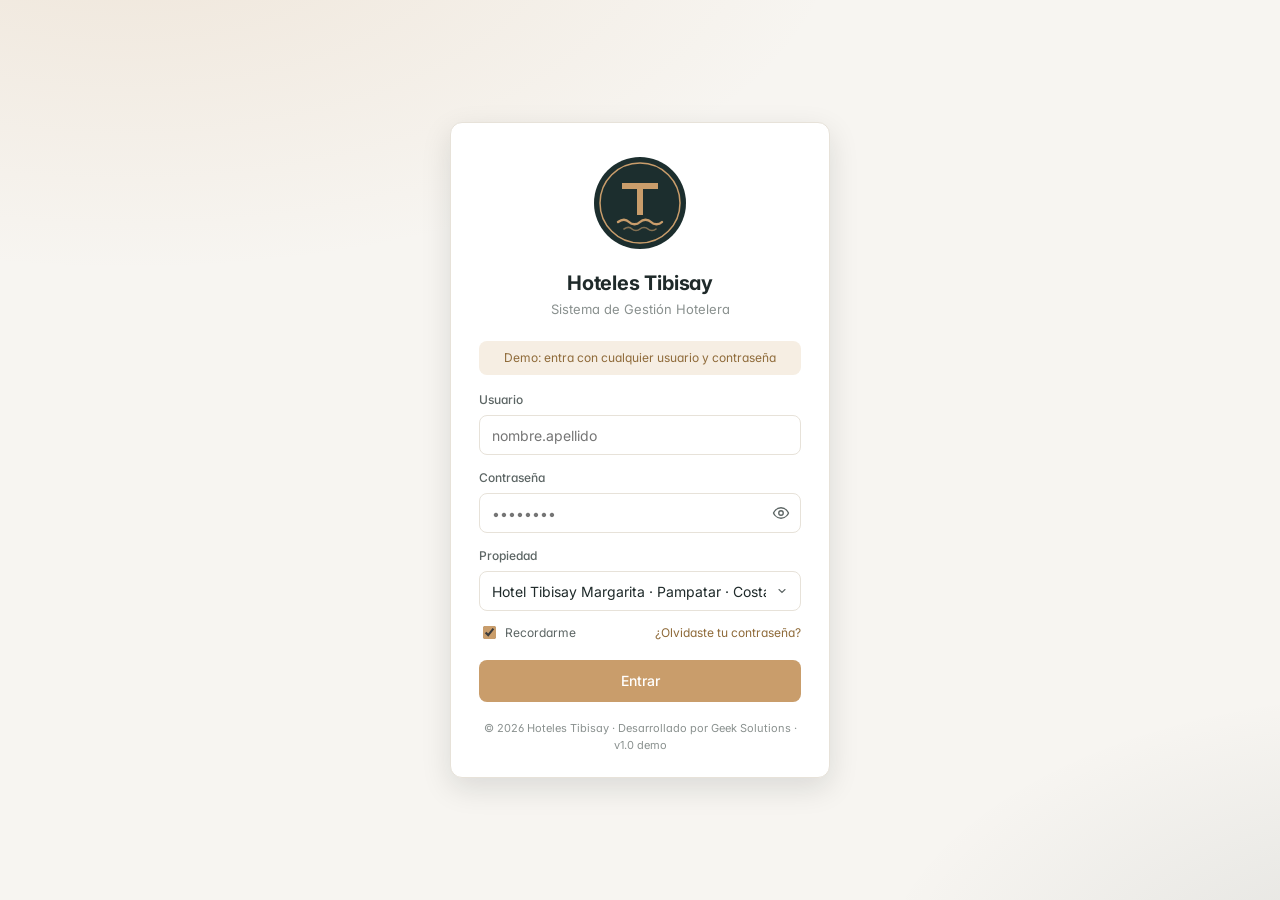
==== commit 501e60b6: "Rediseño: mockup como sistema real con login (UI estilo apps Sigo + paleta Tibisay) Co-Authored-By: " ====
--- a/index.html
+++ b/index.html
@@ -3,258 +3,50 @@
 <head>
   <meta charset="UTF-8">
   <meta name="viewport" content="width=device-width, initial-scale=1.0">
-  <title>Propuesta ERP · Hoteles Tibisay</title>
-  <meta name="description" content="Propuesta de plataforma ERP para Hoteles Tibisay: CRM, operaciones, gestión humana, indicadores, inventarios e integración.">
+  <title>Iniciar sesión · Tibisay ERP</title>
   <link rel="preconnect" href="https://fonts.googleapis.com">
   <link rel="preconnect" href="https://fonts.gstatic.com" crossorigin>
-  <link href="https://fonts.googleapis.com/css2?family=Playfair+Display:wght@400;500;600&family=Poppins:wght@300;400;500;600&display=swap" rel="stylesheet">
-  <link rel="stylesheet" href="css/estilos.css">
+  <link href="https://fonts.googleapis.com/css2?family=Inter:wght@400;500;600;700&display=swap" rel="stylesheet">
+  <link rel="stylesheet" href="css/app.css">
 </head>
-<body>
+<body class="login-page">
 
-<!-- ============ HEADER (igual en todas las páginas) ============ -->
-<header class="header">
-  <div class="container">
-    <a href="index.html" class="logo"><strong>TIBISAY</strong><span>Hoteles · Propuesta ERP</span></a>
-    <nav class="nav" aria-label="Módulos">
-      <a href="index.html">Inicio</a>
-      <a href="crm.html">CRM</a>
-      <a href="operaciones.html">Operaciones</a>
-      <a href="rrhh.html">Gestión Humana</a>
-      <a href="indicadores.html">Indicadores</a>
-      <a href="inventarios.html">Inventarios</a>
-      <a href="integracion.html">Integración</a>
-      <a href="servicios.html">Servicios</a>
-    </nav>
-    <button class="menu-toggle" aria-label="Abrir menú" aria-expanded="false"><span></span><span></span><span></span></button>
-  </div>
-</header>
-
-<!-- ============ HERO ============ -->
-<section class="hero" style="background-image:url('https://images.unsplash.com/photo-1507525428034-b723cf961d3e?auto=format&fit=crop&w=2000&q=80')">
-  <div class="hero__content">
-    <span class="eyebrow">Propuesta para Hoteles Tibisay</span>
-    <h1>La operación de tus hoteles, en una sola plataforma</h1>
-    <p>Del primer mensaje de WhatsApp de un huésped hasta el cierre contable del mes: siete propiedades, un solo tablero, sin cambiar los sistemas que ya les funcionan.</p>
-    <div class="btn-row" style="justify-content:center">
-      <a href="#modulos" class="btn">Conocer los módulos</a>
-      <a href="integracion.html" class="btn btn--outline">Integramos, no reemplazamos</a>
-    </div>
-  </div>
-  <a href="#valor" class="hero__scroll">Descubre</a>
-</section>
-
-<!-- ============ PROPUESTA DE VALOR ============ -->
-<section class="section section--white" id="valor">
-  <div class="container split">
-    <div>
-      <span class="eyebrow">Propuesta de valor</span>
-      <h2>Hospitalidad boutique, gestión de cadena</h2>
-      <hr class="divider" style="margin-left:0">
-      <p>Tibisay ya tiene lo más difícil: un servicio que se recuerda y siete destinos que enamoran, de la brisa de Pampatar a los tepuyes de Canaima. Lo que proponemos es que la gestión esté a la altura de esa experiencia.</p>
-      <ul class="check-list">
-        <li><strong>Un huésped, un perfil:</strong> preferencias, estancias y consumos visibles en las 7 sedes.</li>
-        <li><strong>Eventos y bodas sin fricción:</strong> cotizaciones por WhatsApp en minutos, no en días.</li>
-        <li><strong>Margen protegido en A&amp;B:</strong> lo que se consume en el PMS se cruza con lo que se compra en el ERP.</li>
-        <li><strong>Decisiones con datos del día:</strong> RevPAR, ADR y ocupación por sede, cada mañana.</li>
-        <li><strong>Sin traumas de migración:</strong> Opera/Prestige y Profit Plus/Saint/a2 siguen operando.</li>
-      </ul>
-      <a href="indicadores.html" class="btn">Ver el tablero directivo</a>
-    </div>
-    <div class="split__img-wrap">
-      <div class="split__img" style="background-image:url('https://images.unsplash.com/photo-1520250497591-112f2f40a3f4?auto=format&fit=crop&w=1200&q=80')"></div>
-    </div>
-  </div>
-</section>
-
-<!-- ============ CIFRAS ============ -->
-<section class="section section--dark section--tight">
-  <div class="container stats">
-    <div class="stat"><strong>7</strong><span>Propiedades conectadas</span></div>
-    <div class="stat"><strong>1</strong><span>Tablero directivo</span></div>
-    <div class="stat"><strong>0</strong><span>Sistemas reemplazados</span></div>
-    <div class="stat"><strong>24/7</strong><span>Concierge por WhatsApp</span></div>
-  </div>
-</section>
-
-<!-- ============ MÓDULOS ============ -->
-<section class="section section--cream" id="modulos">
-  <div class="container">
-    <div class="section-head">
-      <span class="eyebrow">La plataforma</span>
-      <h2>Siete módulos, una misma experiencia</h2>
-      <hr class="divider">
-      <p>Cada módulo funciona por sí solo y se potencia con los demás. Haz clic para recorrer el mockup de cada uno.</p>
+  <main class="login-card">
+    <div class="login-logo">
+      <span data-logo></span>
+      <h1>Hoteles Tibisay</h1>
+      <p>Sistema de Gestión Hotelera</p>
     </div>
 
-    <div class="grid grid-3">
-      <a href="crm.html" class="card-photo" style="background-image:url('https://images.unsplash.com/photo-1511795409834-ef04bbd61622?auto=format&fit=crop&w=900&q=80')">
-        <span class="card-photo__num">01</span>
-        <div class="card-photo__body">
-          <span class="tag">Huéspedes</span>
-          <h3>CRM &amp; Fidelización</h3>
-          <p>Perfil 360, reservas directas, Club Tibisay, concierge digital y cotización de eventos por WhatsApp.</p>
-          <span class="link-more">Entrar al módulo →</span>
+    <div class="login-demo">Demo: entra con cualquier usuario y contraseña</div>
+
+    <form id="loginForm" autocomplete="off">
+      <div class="field">
+        <label for="loginUser">Usuario</label>
+        <input class="input" id="loginUser" type="text" placeholder="nombre.apellido" required>
+      </div>
+      <div class="field">
+        <label for="loginPwd">Contraseña</label>
+        <div class="pwd-wrap">
+          <input class="input" id="loginPwd" type="password" placeholder="••••••••" required>
+          <button class="icon-btn" type="button" id="togglePwd" aria-label="Mostrar contraseña" data-icon="eye"></button>
         </div>
-      </a>
-      <a href="operaciones.html" class="card-photo" style="background-image:url('https://images.unsplash.com/photo-1590490360182-c33d57733427?auto=format&fit=crop&w=900&q=80')">
-        <span class="card-photo__num">02</span>
-        <div class="card-photo__body">
-          <span class="tag">Día a día</span>
-          <h3>Gestión Operativa</h3>
-          <p>Front desk, housekeeping, mantenimiento y A&amp;B: restaurantes, lounge bar, Gran Salón y salas.</p>
-          <span class="link-more">Entrar al módulo →</span>
-        </div>
-      </a>
-      <a href="rrhh.html" class="card-photo" style="background-image:url('https://images.unsplash.com/photo-1522071820081-009f0129c71c?auto=format&fit=crop&w=900&q=80')">
-        <span class="card-photo__num">03</span>
-        <div class="card-photo__body">
-          <span class="tag">Talento</span>
-          <h3>Gestión Humana</h3>
-          <p>Personal por sede, turnos rotativos, nómina y reclutamiento para temporada alta.</p>
-          <span class="link-more">Entrar al módulo →</span>
-        </div>
-      </a>
-      <a href="indicadores.html" class="card-photo" style="background-image:url('https://images.unsplash.com/photo-1551288049-bebda4e38f71?auto=format&fit=crop&w=900&q=80')">
-        <span class="card-photo__num">04</span>
-        <div class="card-photo__body">
-          <span class="tag">Dirección</span>
-          <h3>Indicadores</h3>
-          <p>Tablero multisitio con RevPAR, ADR, ocupación e ingresos F&amp;B de las siete propiedades.</p>
-          <span class="link-more">Entrar al módulo →</span>
-        </div>
-      </a>
-      <a href="inventarios.html" class="card-photo" style="background-image:url('https://images.unsplash.com/photo-1414235077428-338989a2e8c0?auto=format&fit=crop&w=900&q=80')">
-        <span class="card-photo__num">05</span>
-        <div class="card-photo__body">
-          <span class="tag">Margen</span>
-          <h3>IMS · Inventarios</h3>
-          <p>Almacenes, órdenes de compra, transferencias entre hoteles y auditoría continua de A&amp;B.</p>
-          <span class="link-more">Entrar al módulo →</span>
-        </div>
-      </a>
-      <a href="integracion.html" class="card-photo" style="background-image:url('https://images.unsplash.com/photo-1544197150-b99a580bb7a8?auto=format&fit=crop&w=900&q=80')">
-        <span class="card-photo__num">06</span>
-        <div class="card-photo__body">
-          <span class="tag">Conectores</span>
-          <h3>Integración</h3>
-          <p>Integramos, no reemplazamos: Opera/Prestige y Profit Plus/Saint/a2 conectados en un solo flujo.</p>
-          <span class="link-more">Entrar al módulo →</span>
-        </div>
-      </a>
-    </div>
+      </div>
+      <div class="field">
+        <label for="loginProp">Propiedad</label>
+        <select class="select" id="loginProp"></select>
+      </div>
+      <div class="login-row">
+        <label><input type="checkbox" checked> Recordarme</label>
+        <a href="#" data-toast="Se envió un enlace de recuperación (demo)">¿Olvidaste tu contraseña?</a>
+      </div>
+      <button class="btn btn-primary btn-block" type="submit">Entrar</button>
+    </form>
 
-    <div class="grid mt-2">
-      <a href="servicios.html" class="card-photo" style="min-height:300px;background-image:url('https://images.unsplash.com/photo-1558494949-ef010cbdcc31?auto=format&fit=crop&w=1800&q=80')">
-        <span class="card-photo__num">07</span>
-        <div class="card-photo__body" style="max-width:640px">
-          <span class="tag">Geek Solutions</span>
-          <h3>Servicios &amp; Infraestructura</h3>
-          <p>Redes, servidores, nube, ciberseguridad, videovigilancia, Microsoft 365, SQL Server, desarrollo web y Odoo: el soporte que mantiene todo en pie.</p>
-          <span class="link-more">Entrar al módulo →</span>
-        </div>
-      </a>
-    </div>
-  </div>
-</section>
+    <div class="login-foot">© 2026 Hoteles Tibisay · Desarrollado por Geek Solutions · v1.0 demo</div>
+  </main>
 
-<!-- ============ DIFERENCIALES ============ -->
-<section class="section section--white">
-  <div class="container">
-    <div class="section-head">
-      <span class="eyebrow">¿Por qué esta propuesta?</span>
-      <h2>Lo que marca la diferencia</h2>
-      <hr class="divider">
-      <p>Comparamos alcance funcional contra una propuesta ERP genérica para hotelería.</p>
-    </div>
-    <div class="mock">
-      <div class="mock__bar"><span class="mock__dots"><i></i><i></i><i></i></span> Alcance funcional <span class="mock__meta">Comparativo</span></div>
-      <div class="table-wrap">
-        <table class="table diff-table">
-          <thead><tr><th>Capacidad</th><th>Esta propuesta</th><th>Propuesta genérica</th></tr></thead>
-          <tbody>
-            <tr><td><strong>CRM profundo</strong> · perfil 360, Club Tibisay y WhatsApp</td><td class="yes">✔ Incluido</td><td class="no">Básico / sin WhatsApp</td></tr>
-            <tr><td><strong>Gestión Humana operativa</strong> · turnos, nómina y reclutamiento</td><td class="yes">✔ Incluido</td><td class="no">Solo nómina</td></tr>
-            <tr><td><strong>Inventario y compras</strong> con auditoría PMS vs ERP en A&amp;B</td><td class="yes">✔ Incluido</td><td class="no">Inventario sin cruce</td></tr>
-            <tr><td><strong>Eventos y banquetes</strong> · cotización, BEO y montajes</td><td class="yes">✔ Incluido</td><td class="no">No contemplado</td></tr>
-            <tr><td><strong>Integraciones declaradas</strong> con Opera/Prestige y Profit Plus/Saint/a2</td><td class="yes">✔ Incluido</td><td class="no">Reemplazo de sistemas</td></tr>
-            <tr><td><strong>Infraestructura y soporte</strong> · redes, nube, seguridad</td><td class="yes">✔ Geek Solutions</td><td class="no">Tercerizado</td></tr>
-          </tbody>
-        </table>
-      </div>
-    </div>
-  </div>
-</section>
-
-<!-- ============ SERVICIOS (resumen) ============ -->
-<section class="section section--cream">
-  <div class="container">
-    <div class="section-head">
-      <span class="eyebrow">Más allá del software</span>
-      <h2>Servicios que sostienen la operación</h2>
-      <hr class="divider">
-    </div>
-    <div class="grid grid-4">
-      <div class="card"><div class="card__icon">⌁</div><h3>Redes &amp; Wi-Fi</h3><p>MikroTik y Cisco con certificación CCNP/MTCRE. Wi-Fi de huésped estable en todas las sedes.</p></div>
-      <div class="card"><div class="card__icon">☁</div><h3>Cloud &amp; Servidores</h3><p>AWS, Azure y servidores locales administrados, con monitoreo y respaldo.</p></div>
-      <div class="card"><div class="card__icon">◈</div><h3>Ciberseguridad</h3><p>Protección de datos de huéspedes y tarjetas, respaldos y videovigilancia.</p></div>
-      <div class="card"><div class="card__icon">✦</div><h3>Desarrollo &amp; Odoo</h3><p>Web, Microsoft 365, SQL Server y desarrollo a la medida sobre Odoo.</p></div>
-    </div>
-    <div class="text-center mt-2"><a href="servicios.html" class="btn btn--dark">Ver todos los servicios</a></div>
-  </div>
-</section>
-
-<!-- ============ CTA ============ -->
-<section class="cta" style="background-image:url('https://images.unsplash.com/photo-1540541338287-41700207dee6?auto=format&fit=crop&w=2000&q=80')">
-  <div class="container">
-    <span class="eyebrow">Próximo paso</span>
-    <h2>Construyámosla juntos, sede por sede</h2>
-    <p>Este mockup es un punto de partida. En la sesión de trabajo lo ajustamos a los procesos reales de cada hotel, empezando por Margarita.</p>
-    <a href="servicios.html#estructura" class="btn">Ver la estructura de trabajo</a>
-  </div>
-</section>
-
-<!-- ============ FOOTER (igual en todas las páginas) ============ -->
-<footer class="footer">
-  <div class="container">
-    <div class="footer__grid">
-      <div>
-        <a href="index.html" class="logo"><strong>TIBISAY</strong><span>Hoteles · Propuesta ERP</span></a>
-        <p>Propuesta preparada por Geek Solutions para Hoteles Tibisay. Boutique &amp; empresarial, en siete destinos de Venezuela.</p>
-      </div>
-      <div>
-        <h4>Módulos</h4>
-        <ul>
-          <li><a href="crm.html">CRM &amp; Fidelización</a></li>
-          <li><a href="operaciones.html">Gestión Operativa</a></li>
-          <li><a href="rrhh.html">Gestión Humana</a></li>
-          <li><a href="indicadores.html">Indicadores</a></li>
-        </ul>
-      </div>
-      <div>
-        <h4>&nbsp;</h4>
-        <ul>
-          <li><a href="inventarios.html">IMS · Inventarios</a></li>
-          <li><a href="integracion.html">Integración</a></li>
-          <li><a href="servicios.html">Servicios</a></li>
-        </ul>
-      </div>
-      <div>
-        <h4>Sedes</h4>
-        <ul>
-          <li>Margarita · Canaima · Catatumbo</li>
-          <li>Maracaibo · Morrocoy</li>
-          <li>Mérida · Maturín</li>
-        </ul>
-      </div>
-    </div>
-    <div class="footer__bottom">
-      <span>© 2026 Geek Solutions · Propuesta comercial confidencial</span>
-      <span>Mockup de referencia · datos ilustrativos</span>
-    </div>
-  </div>
-</footer>
-
-<script src="js/main.js"></script>
+  <script src="js/data.js"></script>
+  <script src="js/app.js"></script>
 </body>
 </html>
--- a/css/app.css
+++ b/css/app.css
@@ -0,0 +1,425 @@
+/* ==========================================================================
+   Tibisay ERP · UI estilo suite Sigo (AppShell + login estándar)
+   Paleta Tibisay. Tipografía Inter. Edita solo los tokens de :root.
+   ========================================================================== */
+:root {
+  /* Marca */
+  --gold: #c99d6b;
+  --gold-hover: #b8925a;
+  --gold-dark: #8f6b3a;
+  --gold-soft: #f6eee3;
+  --teal: #1c2e2e;
+  --teal-900: #121c1c;
+  --teal-700: #2a4040;
+  --teal-soft: #e8eeee;
+
+  /* Neutros */
+  --bg: #f7f5f1;
+  --cream: #faf8f5;
+  --surface: #ffffff;
+  --border: #e7e2d9;
+  --border-strong: #d6cfc3;
+  --text: #1f2a2a;
+  --text-2: #5c6564;
+  --text-3: #8a918f;
+
+  /* Estados */
+  --ok: #2f7d57;     --ok-bg: #e5f3ec;
+  --warn: #a8690f;   --warn-bg: #fbf0dc;
+  --danger: #b4412f; --danger-bg: #fbe7e3;
+  --info: #2f6377;   --info-bg: #e4eff3;
+
+  /* Sistema */
+  --font: "Inter", system-ui, -apple-system, "Segoe UI", Roboto, sans-serif;
+  --r-sm: 6px;
+  --r: 8px;
+  --r-lg: 12px;
+  --shadow-sm: 0 1px 2px rgba(18, 28, 28, .05);
+  --shadow: 0 1px 3px rgba(18, 28, 28, .06), 0 4px 12px rgba(18, 28, 28, .04);
+  --shadow-lg: 0 10px 30px rgba(18, 28, 28, .12);
+  --sb-w: 252px;
+  --sb-w-min: 68px;
+  --top-h: 64px;
+}
+
+*, *::before, *::after { box-sizing: border-box; }
+html, body { margin: 0; }
+body {
+  font-family: var(--font);
+  font-size: 14px;
+  line-height: 1.5;
+  color: var(--text);
+  background: var(--bg);
+  -webkit-font-smoothing: antialiased;
+  font-feature-settings: "cv11", "ss01";
+}
+a { color: var(--gold-dark); text-decoration: none; }
+a:hover { color: var(--gold-hover); }
+h1, h2, h3, h4 { margin: 0; color: var(--text); letter-spacing: -.01em; }
+h1 { font-size: 22px; font-weight: 700; }
+h2 { font-size: 16px; font-weight: 600; }
+h3 { font-size: 14px; font-weight: 600; }
+p { margin: 0 0 8px; }
+svg { flex-shrink: 0; }
+.ico { width: 18px; height: 18px; stroke: currentColor; fill: none; stroke-width: 1.8; stroke-linecap: round; stroke-linejoin: round; }
+
+/* ---------------------------------------------------------------- Botones */
+.btn {
+  display: inline-flex; align-items: center; justify-content: center; gap: 8px;
+  height: 36px; padding: 0 14px;
+  border-radius: var(--r); border: 1px solid transparent;
+  font: 500 13px/1 var(--font); cursor: pointer; white-space: nowrap;
+  transition: background .15s, border-color .15s, color .15s, box-shadow .15s;
+}
+.btn .ico { width: 16px; height: 16px; }
+.btn-primary { background: var(--gold); color: #fff; }
+.btn-primary:hover { background: var(--gold-hover); color: #fff; }
+.btn-dark { background: var(--teal); color: #fff; }
+.btn-dark:hover { background: var(--teal-700); color: #fff; }
+.btn-ghost { background: var(--surface); color: var(--text); border-color: var(--border); }
+.btn-ghost:hover { border-color: var(--border-strong); background: var(--cream); color: var(--text); }
+.btn-sm { height: 30px; padding: 0 10px; font-size: 12px; }
+.btn-block { width: 100%; height: 42px; font-size: 14px; }
+.icon-btn {
+  width: 36px; height: 36px; display: inline-grid; place-items: center;
+  border-radius: var(--r); border: 1px solid transparent; background: transparent;
+  color: var(--text-2); cursor: pointer; position: relative;
+}
+.icon-btn:hover { background: var(--cream); color: var(--text); }
+.dot-notif { position: absolute; top: 8px; right: 9px; width: 7px; height: 7px; border-radius: 50%; background: var(--gold); border: 2px solid #fff; }
+
+/* ---------------------------------------------------------------- Forms */
+.field { display: flex; flex-direction: column; gap: 6px; margin-bottom: 14px; }
+.field label { font-size: 12px; font-weight: 500; color: var(--text-2); }
+.input, .select {
+  height: 40px; width: 100%; padding: 0 12px;
+  border: 1px solid var(--border); border-radius: var(--r);
+  background: var(--surface); color: var(--text);
+  font: 400 14px var(--font); outline: none;
+  transition: border-color .15s, box-shadow .15s;
+}
+.input:focus, .select:focus { border-color: var(--gold); box-shadow: 0 0 0 3px rgba(201, 157, 107, .18); }
+.select { appearance: none; padding-right: 34px; cursor: pointer;
+  background-image: url("data:image/svg+xml,%3Csvg xmlns='http://www.w3.org/2000/svg' width='12' height='12' viewBox='0 0 24 24' fill='none' stroke='%235c6564' stroke-width='2.2' stroke-linecap='round'%3E%3Cpath d='m6 9 6 6 6-6'/%3E%3C/svg%3E");
+  background-repeat: no-repeat; background-position: right 12px center; }
+.input-sm, .select-sm { height: 34px; font-size: 13px; }
+
+/* ---------------------------------------------------------------- Login */
+.login-page {
+  min-height: 100vh; display: grid; place-items: center; padding: 24px;
+  background:
+    radial-gradient(1200px 600px at 10% -10%, rgba(201, 157, 107, .18), transparent 60%),
+    radial-gradient(900px 500px at 110% 110%, rgba(28, 46, 46, .10), transparent 60%),
+    var(--bg);
+}
+.login-card {
+  width: 100%; max-width: 380px; background: var(--surface);
+  border: 1px solid var(--border); border-radius: var(--r-lg);
+  box-shadow: var(--shadow-lg); padding: 32px 28px 24px;
+}
+.login-logo { display: flex; flex-direction: column; align-items: center; margin-bottom: 22px; text-align: center; }
+.login-logo svg { width: 96px; height: 96px; }
+.login-logo h1 { font-size: 20px; margin-top: 12px; }
+.login-logo p { color: var(--text-3); font-size: 13px; margin: 2px 0 0; }
+.login-row { display: flex; justify-content: space-between; align-items: center; font-size: 12px; color: var(--text-2); margin: -2px 0 18px; }
+.login-row label { display: inline-flex; gap: 6px; align-items: center; cursor: pointer; }
+.login-row input { accent-color: var(--gold); }
+.login-foot { text-align: center; font-size: 11px; color: var(--text-3); margin-top: 18px; }
+.login-demo { background: var(--gold-soft); color: var(--gold-dark); border-radius: var(--r); padding: 8px 12px; font-size: 12px; margin-bottom: 16px; text-align: center; }
+.pwd-wrap { position: relative; }
+.pwd-wrap .icon-btn { position: absolute; right: 2px; top: 2px; }
+
+/* ---------------------------------------------------------------- AppShell */
+.sidebar {
+  position: fixed; inset: 0 auto 0 0; z-index: 40; width: var(--sb-w);
+  background: var(--teal); color: rgba(255, 255, 255, .72);
+  display: flex; flex-direction: column;
+  transition: width .2s ease, transform .2s ease;
+}
+.sb-brand { height: var(--top-h); display: flex; align-items: center; gap: 12px; padding: 0 16px; border-bottom: 1px solid rgba(255, 255, 255, .08); overflow: hidden; }
+.sb-brand svg { width: 36px; height: 36px; }
+.sb-brand b { display: block; color: #fff; font-size: 15px; letter-spacing: .04em; }
+.sb-brand small { display: block; font-size: 11px; color: rgba(255, 255, 255, .5); }
+.sb-nav { flex: 1; overflow-y: auto; overflow-x: hidden; padding: 14px 10px; }
+.sb-label { font-size: 10px; font-weight: 600; letter-spacing: .12em; text-transform: uppercase; color: rgba(255, 255, 255, .38); padding: 14px 12px 6px; white-space: nowrap; }
+.sb-link {
+  display: flex; align-items: center; gap: 12px; height: 40px; padding: 0 12px; margin-bottom: 2px;
+  border-radius: var(--r); color: rgba(255, 255, 255, .72); white-space: nowrap; position: relative;
+  font-weight: 500; font-size: 13.5px;
+}
+.sb-link .ico { width: 20px; height: 20px; }
+.sb-link:hover { background: rgba(255, 255, 255, .06); color: #fff; }
+.sb-link.active { background: rgba(201, 157, 107, .16); color: var(--gold); }
+.sb-link.active::before { content: ""; position: absolute; left: -10px; top: 8px; bottom: 8px; width: 3px; border-radius: 0 3px 3px 0; background: var(--gold); }
+.sb-link .sb-count { margin-left: auto; font-size: 11px; background: rgba(255, 255, 255, .1); color: #fff; padding: 1px 7px; border-radius: 10px; }
+.sb-foot { padding: 10px; border-top: 1px solid rgba(255, 255, 255, .08); }
+.sb-collapse { width: 100%; justify-content: flex-start; color: rgba(255, 255, 255, .6); background: none; border: 0; cursor: pointer; font: inherit; }
+.sb-collapse:hover { color: #fff; }
+
+.main-wrap { margin-left: var(--sb-w); min-height: 100vh; transition: margin-left .2s ease; }
+body.sb-min .sidebar { width: var(--sb-w-min); }
+body.sb-min .main-wrap { margin-left: var(--sb-w-min); }
+body.sb-min .sb-text, body.sb-min .sb-label, body.sb-min .sb-count { display: none; }
+body.sb-min .sb-brand { justify-content: center; padding: 0; }
+body.sb-min .sb-link { justify-content: center; padding: 0; }
+body.sb-min .sb-collapse .ico { transform: rotate(180deg); }
+
+.topbar {
+  position: sticky; top: 0; z-index: 30; height: var(--top-h);
+  display: flex; align-items: center; gap: 14px; padding: 0 24px;
+  background: rgba(255, 255, 255, .92); backdrop-filter: blur(8px);
+  border-bottom: 1px solid var(--border);
+}
+.topbar .menu-btn { display: none; }
+.search { position: relative; flex: 1; max-width: 420px; }
+.search .ico { position: absolute; left: 11px; top: 50%; transform: translateY(-50%); color: var(--text-3); width: 16px; height: 16px; }
+.search .input { height: 38px; padding-left: 34px; background: var(--cream); }
+.search kbd { position: absolute; right: 10px; top: 50%; transform: translateY(-50%); font: 500 11px var(--font); color: var(--text-3); border: 1px solid var(--border); border-radius: 4px; padding: 1px 6px; background: #fff; }
+.top-right { margin-left: auto; display: flex; align-items: center; gap: 8px; }
+.prop-select { display: flex; align-items: center; gap: 8px; }
+.prop-select .ico { color: var(--gold-dark); }
+.prop-select .select { height: 38px; min-width: 200px; font-weight: 500; }
+.user-chip { display: flex; align-items: center; gap: 10px; padding: 4px 8px 4px 4px; border-radius: var(--r); cursor: pointer; position: relative; }
+.user-chip:hover { background: var(--cream); }
+.avatar { width: 34px; height: 34px; border-radius: 50%; background: var(--teal); color: var(--gold); display: grid; place-items: center; font-weight: 600; font-size: 13px; flex-shrink: 0; }
+.avatar-sm { width: 28px; height: 28px; font-size: 11px; }
+.avatar-gold { background: var(--gold-soft); color: var(--gold-dark); }
+.user-chip b { display: block; font-size: 13px; line-height: 1.2; }
+.user-chip small { display: block; font-size: 11px; color: var(--text-3); }
+.menu {
+  position: absolute; right: 0; top: calc(100% + 6px); min-width: 200px; background: #fff;
+  border: 1px solid var(--border); border-radius: var(--r); box-shadow: var(--shadow-lg);
+  padding: 6px; display: none;
+}
+.menu.open { display: block; }
+.menu a { display: flex; align-items: center; gap: 10px; padding: 8px 10px; border-radius: var(--r-sm); color: var(--text); font-size: 13px; }
+.menu a:hover { background: var(--cream); }
+
+.content { padding: 24px; max-width: 1480px; }
+.page-head { display: flex; align-items: flex-end; justify-content: space-between; gap: 16px; flex-wrap: wrap; margin-bottom: 20px; }
+.crumbs { font-size: 12px; color: var(--text-3); margin-bottom: 4px; }
+.crumbs a { color: var(--text-3); }
+.page-head p { color: var(--text-2); margin: 4px 0 0; }
+.actions { display: flex; gap: 8px; flex-wrap: wrap; }
+.scope-pill { display: inline-flex; align-items: center; gap: 6px; font-size: 12px; font-weight: 500; background: var(--gold-soft); color: var(--gold-dark); padding: 3px 10px; border-radius: 20px; margin-left: 8px; vertical-align: middle; }
+
+/* ---------------------------------------------------------------- Layout */
+.grid { display: grid; gap: 16px; }
+.g-2 { grid-template-columns: repeat(2, minmax(0, 1fr)); }
+.g-3 { grid-template-columns: repeat(3, minmax(0, 1fr)); }
+.g-4 { grid-template-columns: repeat(4, minmax(0, 1fr)); }
+.g-2-1 { grid-template-columns: minmax(0, 2fr) minmax(0, 1fr); }
+.g-1-2 { grid-template-columns: minmax(0, 1fr) minmax(0, 2fr); }
+.span-2 { grid-column: span 2; }
+.mt { margin-top: 16px; }
+.mt-lg { margin-top: 24px; }
+.muted { color: var(--text-3); }
+.small { font-size: 12px; }
+.right { text-align: right; }
+.row { display: flex; align-items: center; gap: 10px; }
+.between { display: flex; align-items: center; justify-content: space-between; gap: 10px; }
+
+/* ---------------------------------------------------------------- Cards */
+.card { background: var(--surface); border: 1px solid var(--border); border-radius: var(--r-lg); box-shadow: var(--shadow-sm); min-width: 0; }
+.card-h { display: flex; align-items: center; justify-content: space-between; gap: 12px; padding: 14px 18px; border-bottom: 1px solid var(--border); flex-wrap: wrap; }
+.card-h p { margin: 2px 0 0; font-size: 12px; color: var(--text-3); }
+.card-b { padding: 18px; }
+.card-b.flush { padding: 0; }
+.card-f { padding: 10px 18px; border-top: 1px solid var(--border); font-size: 12px; color: var(--text-3); }
+
+/* KPI */
+.kpi { padding: 16px 18px; }
+.kpi-top { display: flex; align-items: center; justify-content: space-between; margin-bottom: 10px; }
+.kpi-label { font-size: 12.5px; color: var(--text-2); font-weight: 500; }
+.kpi-ico { width: 34px; height: 34px; border-radius: var(--r); display: grid; place-items: center; background: var(--gold-soft); color: var(--gold-dark); }
+.kpi-ico.teal { background: var(--teal-soft); color: var(--teal); }
+.kpi-value { font-size: 26px; font-weight: 700; letter-spacing: -.02em; line-height: 1.1; font-variant-numeric: tabular-nums; }
+.kpi-sub { display: flex; align-items: center; gap: 6px; margin-top: 6px; font-size: 12px; color: var(--text-3); }
+.delta { font-weight: 600; font-size: 12px; }
+.delta.up { color: var(--ok); }
+.delta.down { color: var(--danger); }
+.kpi.dark { background: var(--teal); border-color: var(--teal); }
+.kpi.dark .kpi-label, .kpi.dark .kpi-sub { color: rgba(255, 255, 255, .65); }
+.kpi.dark .kpi-value { color: #fff; }
+.kpi.dark .kpi-ico { background: rgba(201, 157, 107, .18); color: var(--gold); }
+
+/* ---------------------------------------------------------------- Tablas */
+.table-wrap { overflow-x: auto; }
+.table { width: 100%; border-collapse: collapse; font-size: 13px; }
+.table th {
+  text-align: left; font-size: 11.5px; font-weight: 600; color: var(--text-2);
+  background: var(--cream); padding: 9px 14px; border-bottom: 1px solid var(--border); white-space: nowrap;
+}
+.table td { padding: 9px 14px; border-bottom: 1px solid var(--border); vertical-align: middle; }
+.table tbody tr:last-child td { border-bottom: 0; }
+.table tbody tr:hover td { background: #fcfbf8; }
+.table .num { text-align: right; font-variant-numeric: tabular-nums; white-space: nowrap; }
+.table .strong { font-weight: 600; color: var(--text); }
+.table .sub { display: block; font-size: 11.5px; color: var(--text-3); }
+.table tfoot td { font-weight: 600; background: var(--cream); border-top: 1px solid var(--border); }
+.cell-user { display: flex; align-items: center; gap: 10px; }
+.toolbar { display: flex; align-items: center; gap: 8px; flex-wrap: wrap; padding: 12px 18px; border-bottom: 1px solid var(--border); }
+.toolbar .search { max-width: 280px; }
+.toolbar .search .input { height: 34px; font-size: 13px; }
+.pager { display: flex; justify-content: space-between; align-items: center; padding: 10px 18px; border-top: 1px solid var(--border); font-size: 12px; color: var(--text-3); }
+
+/* Badges */
+.badge { display: inline-flex; align-items: center; gap: 5px; height: 22px; padding: 0 8px; border-radius: 20px; font-size: 11.5px; font-weight: 500; white-space: nowrap; }
+.badge::before { content: ""; width: 6px; height: 6px; border-radius: 50%; background: currentColor; }
+.badge.nodot::before { display: none; }
+.b-ok { background: var(--ok-bg); color: var(--ok); }
+.b-warn { background: var(--warn-bg); color: var(--warn); }
+.b-danger { background: var(--danger-bg); color: var(--danger); }
+.b-info { background: var(--info-bg); color: var(--info); }
+.b-gold { background: var(--gold-soft); color: var(--gold-dark); }
+.b-muted { background: #efece6; color: var(--text-2); }
+.b-teal { background: var(--teal); color: var(--gold); }
+
+/* Tabs y chips */
+.tabs { display: flex; gap: 4px; border-bottom: 1px solid var(--border); padding: 0 18px; overflow-x: auto; }
+.tab { background: none; border: 0; border-bottom: 2px solid transparent; padding: 12px 10px; margin-bottom: -1px; font: 500 13px var(--font); color: var(--text-2); cursor: pointer; white-space: nowrap; }
+.tab:hover { color: var(--text); }
+.tab.active { color: var(--gold-dark); border-bottom-color: var(--gold); }
+.tab .badge { margin-left: 6px; height: 18px; font-size: 10.5px; }
+.tab-panel { display: none; }
+.tab-panel.active { display: block; }
+.seg { display: inline-flex; background: var(--cream); border: 1px solid var(--border); border-radius: var(--r); padding: 3px; }
+.seg button { border: 0; background: none; padding: 5px 12px; border-radius: var(--r-sm); font: 500 12px var(--font); color: var(--text-2); cursor: pointer; }
+.seg button.active { background: #fff; color: var(--text); box-shadow: var(--shadow-sm); }
+
+/* Progreso */
+.progress { height: 6px; background: #efece6; border-radius: 6px; overflow: hidden; min-width: 60px; }
+.progress > span { display: block; height: 100%; background: var(--gold); border-radius: 6px; }
+.progress.teal > span { background: var(--teal); }
+.pcell { display: flex; align-items: center; gap: 10px; }
+.pcell .progress { flex: 1; }
+.pcell b { width: 38px; text-align: right; font-variant-numeric: tabular-nums; font-weight: 600; }
+
+/* ---------------------------------------------------------------- Gráficos */
+.chart { width: 100%; height: auto; display: block; }
+.chart text { font-family: var(--font); fill: var(--text-3); font-size: 11px; }
+.chart .grid-line { stroke: var(--border); stroke-width: 1; }
+.chart .bar { fill: var(--gold); transition: opacity .15s; }
+.chart .bar.alt { fill: var(--teal); }
+.chart .bar.soft { fill: #e9dcc9; }
+.chart .bar:hover { opacity: .8; }
+.chart .val { fill: var(--text); font-weight: 600; font-size: 11px; }
+.legend { display: flex; flex-wrap: wrap; gap: 14px; font-size: 12px; color: var(--text-2); }
+.legend i { display: inline-block; width: 10px; height: 10px; border-radius: 3px; margin-right: 6px; vertical-align: -1px; background: var(--gold); }
+.legend i.alt { background: var(--teal); }
+.legend i.soft { background: #e9dcc9; }
+.legend i.line { height: 2px; border-radius: 0; vertical-align: 3px; }
+.donut-wrap { display: flex; align-items: center; gap: 20px; }
+.donut-list { list-style: none; margin: 0; padding: 0; flex: 1; font-size: 13px; }
+.donut-list li { display: flex; justify-content: space-between; padding: 6px 0; border-bottom: 1px dashed var(--border); }
+.donut-list li:last-child { border-bottom: 0; }
+
+/* ---------------------------------------------------------------- Módulos específicos */
+.mod-tile { display: flex; gap: 14px; padding: 16px; align-items: flex-start; color: var(--text); transition: border-color .15s, box-shadow .15s, transform .15s; }
+.mod-tile:hover { border-color: var(--gold); box-shadow: var(--shadow); transform: translateY(-1px); color: var(--text); }
+.mod-tile .kpi-ico { width: 40px; height: 40px; }
+.mod-tile p { margin: 2px 0 0; font-size: 12.5px; color: var(--text-2); }
+
+.list { list-style: none; margin: 0; padding: 0; }
+.list li { display: flex; gap: 12px; align-items: flex-start; padding: 12px 18px; border-bottom: 1px solid var(--border); }
+.list li:last-child { border-bottom: 0; }
+.list .grow { flex: 1; min-width: 0; }
+.list b { font-weight: 600; font-size: 13px; }
+.list small { display: block; color: var(--text-3); font-size: 12px; }
+.alert-ico { width: 30px; height: 30px; border-radius: var(--r); display: grid; place-items: center; flex-shrink: 0; }
+.alert-ico .ico { width: 16px; height: 16px; }
+
+.rooms { display: grid; grid-template-columns: repeat(auto-fill, minmax(62px, 1fr)); gap: 6px; }
+.room { border-radius: var(--r-sm); padding: 7px 4px; text-align: center; font-size: 10.5px; border: 1px solid transparent; cursor: default; }
+.room b { display: block; font-size: 13px; }
+.r-libre { background: var(--ok-bg); color: var(--ok); }
+.r-ocupada { background: var(--info-bg); color: var(--info); }
+.r-sucia { background: var(--danger-bg); color: var(--danger); }
+.r-insp { background: var(--warn-bg); color: var(--warn); }
+.r-fuera { background: #ece9e3; color: var(--text-3); }
+
+.kanban { display: grid; grid-template-columns: repeat(4, minmax(0, 1fr)); gap: 12px; }
+.kcol { background: var(--cream); border: 1px solid var(--border); border-radius: var(--r-lg); padding: 10px; }
+.kcol-h { display: flex; justify-content: space-between; align-items: center; font-size: 12px; font-weight: 600; color: var(--text-2); padding: 4px 4px 10px; }
+.kcard { background: #fff; border: 1px solid var(--border); border-radius: var(--r); padding: 10px 12px; margin-bottom: 8px; box-shadow: var(--shadow-sm); font-size: 12.5px; }
+.kcard b { display: block; font-size: 13px; margin-bottom: 2px; }
+.kcard .between { margin-top: 8px; font-size: 11.5px; color: var(--text-3); }
+
+.chat { background: #efe8dc; padding: 14px; display: flex; flex-direction: column; gap: 8px; height: 100%; }
+.msg { max-width: 85%; background: #fff; padding: 8px 11px; border-radius: 10px 10px 10px 2px; font-size: 12.5px; box-shadow: var(--shadow-sm); }
+.msg.out { align-self: flex-end; background: #f6e8d4; border-radius: 10px 10px 2px 10px; }
+.msg small { display: block; text-align: right; font-size: 10.5px; color: var(--text-3); margin-top: 3px; }
+.chat-h { display: flex; align-items: center; gap: 10px; padding: 12px 14px; background: var(--teal); color: #fff; border-radius: var(--r-lg) var(--r-lg) 0 0; }
+.chat-h small { display: block; font-size: 11px; opacity: .65; }
+
+.dl { display: grid; grid-template-columns: auto 1fr; gap: 8px 16px; font-size: 13px; margin: 0; }
+.dl dt { color: var(--text-3); }
+.dl dd { margin: 0; text-align: right; font-weight: 500; }
+
+.conn { padding: 18px; }
+.conn-h { display: flex; align-items: center; gap: 12px; margin-bottom: 14px; }
+.conn-logo { width: 44px; height: 44px; border-radius: var(--r); display: grid; place-items: center; font-weight: 700; font-size: 14px; background: var(--teal); color: var(--gold); flex-shrink: 0; }
+.conn-logo.erp { background: var(--gold-soft); color: var(--gold-dark); }
+.conn-meta { display: grid; grid-template-columns: 1fr 1fr; gap: 10px; margin: 14px 0; }
+.conn-meta div { background: var(--cream); border-radius: var(--r); padding: 8px 10px; }
+.conn-meta small { display: block; font-size: 11px; color: var(--text-3); }
+.conn-meta b { font-size: 13px; }
+
+.flow { display: flex; align-items: stretch; gap: 10px; }
+.flow-node { flex: 1; border: 1px solid var(--border); border-radius: var(--r-lg); padding: 14px; background: #fff; }
+.flow-node.core { background: var(--teal); border-color: var(--teal); color: rgba(255, 255, 255, .75); }
+.flow-node.core h3 { color: var(--gold); }
+.flow-node ul { margin: 8px 0 0; padding-left: 16px; font-size: 12.5px; }
+.flow-arrow { display: grid; place-items: center; color: var(--gold); font-size: 20px; }
+
+.banner { display: flex; align-items: center; gap: 16px; padding: 18px 20px; border-radius: var(--r-lg); background: linear-gradient(120deg, var(--teal) 0%, var(--teal-900) 100%); color: rgba(255, 255, 255, .78); }
+.banner h2 { color: #fff; font-size: 18px; }
+.banner .kpi-ico { width: 48px; height: 48px; background: rgba(201, 157, 107, .18); color: var(--gold); }
+.banner .ico { width: 24px; height: 24px; }
+
+.svc { padding: 18px; }
+.svc .kpi-ico { width: 42px; height: 42px; margin-bottom: 12px; }
+.svc p { font-size: 13px; color: var(--text-2); margin: 6px 0 12px; }
+.tags { display: flex; flex-wrap: wrap; gap: 6px; }
+
+/* Toast */
+.toast { position: fixed; right: 20px; bottom: 20px; z-index: 100; background: var(--teal); color: #fff; padding: 12px 16px; border-radius: var(--r); box-shadow: var(--shadow-lg); font-size: 13px; display: flex; gap: 10px; align-items: center; transform: translateY(20px); opacity: 0; transition: .2s; pointer-events: none; }
+.toast.show { transform: none; opacity: 1; }
+.toast .ico { color: var(--gold); }
+
+.backdrop { display: none; }
+
+/* ---------------------------------------------------------------- Responsive */
+@media (max-width: 1200px) {
+  .g-4 { grid-template-columns: repeat(2, minmax(0, 1fr)); }
+  .kanban { grid-template-columns: repeat(2, minmax(0, 1fr)); }
+}
+@media (max-width: 1024px) {
+  .g-3, .g-2-1, .g-1-2 { grid-template-columns: minmax(0, 1fr); }
+  .user-chip .who { display: none; }
+}
+@media (max-width: 860px) {
+  .sidebar { transform: translateX(-100%); width: var(--sb-w) !important; }
+  body.sb-open .sidebar { transform: none; }
+  body.sb-open .backdrop { display: block; position: fixed; inset: 0; background: rgba(18, 28, 28, .4); z-index: 35; }
+  .main-wrap, body.sb-min .main-wrap { margin-left: 0; }
+  body.sb-min .sb-text, body.sb-min .sb-label, body.sb-min .sb-count { display: initial; }
+  body.sb-min .sb-link { justify-content: flex-start; padding: 0 12px; }
+  .sb-collapse { display: none !important; }
+  .topbar { padding: 0 14px; gap: 8px; }
+  .topbar .menu-btn { display: inline-grid; }
+  .search kbd { display: none; }
+  .prop-select .select { min-width: 0; width: 150px; }
+  .prop-select > .ico { display: none; }
+  .content { padding: 16px; }
+  .g-2 { grid-template-columns: minmax(0, 1fr); }
+  .flow { flex-direction: column; }
+  .flow-arrow { transform: rotate(90deg); }
+}
+@media (max-width: 560px) {
+  .g-4 { grid-template-columns: minmax(0, 1fr); }
+  .span-2 { grid-column: auto; }
+  .kanban { grid-template-columns: minmax(0, 1fr); }
+  .topbar .search { display: none; }
+  .conn-meta { grid-template-columns: 1fr; }
+}
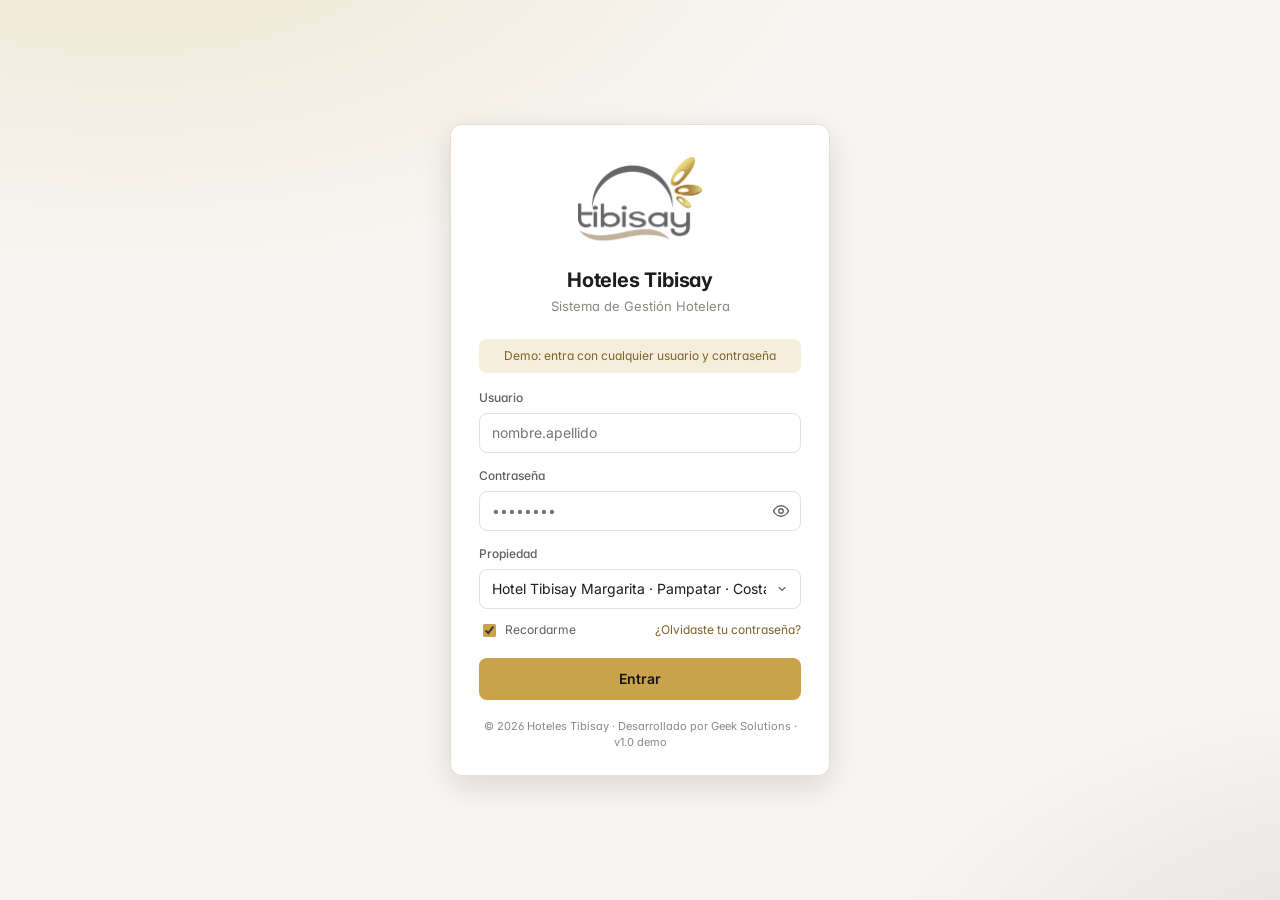
==== commit c497a0fa: "Iteración 3: optimización de flujos (vista por rol, menos carga, patrones Mews/HubSpot/MarketMan) Co" ====
--- a/index.html
+++ b/index.html
@@ -13,7 +13,7 @@
 
   <main class="login-card">
     <div class="login-logo">
-      <span data-logo></span>
+      <img src="assets/logo-tibisay.png" alt="Hoteles Tibisay">
       <h1>Hoteles Tibisay</h1>
       <p>Sistema de Gestión Hotelera</p>
     </div>
--- a/css/app.css
+++ b/css/app.css
@@ -3,25 +3,28 @@
    Paleta Tibisay. Tipografía Inter. Edita solo los tokens de :root.
    ========================================================================== */
 :root {
-  /* Marca */
-  --gold: #c99d6b;
-  --gold-hover: #b8925a;
-  --gold-dark: #8f6b3a;
-  --gold-soft: #f6eee3;
-  --teal: #1c2e2e;
-  --teal-900: #121c1c;
-  --teal-700: #2a4040;
-  --teal-soft: #e8eeee;
+  /* Marca (paleta extraída del logo oficial) */
+  --gold: #c9a24b;
+  --gold-hover: #a9883a;
+  --gold-dark: #7d6427;
+  --gold-soft: #f5eedd;
+  --champagne: #c0b090;
+  --champagne-soft: #ece5d6;
+  --teal: #141414;          /* negro Tibisay: sidebar y superficies oscuras */
+  --teal-900: #0a0a0a;
+  --teal-700: #2b2b2b;
+  --teal-soft: #ecebe8;
+  --on-dark: #f4f1ea;       /* texto hueso sobre negro */
 
   /* Neutros */
   --bg: #f7f5f1;
   --cream: #faf8f5;
   --surface: #ffffff;
-  --border: #e7e2d9;
-  --border-strong: #d6cfc3;
-  --text: #1f2a2a;
-  --text-2: #5c6564;
-  --text-3: #8a918f;
+  --border: #e5e1d9;
+  --border-strong: #cfc9bd;
+  --text: #1c1c1c;
+  --text-2: #606060;
+  --text-3: #8a8883;
 
   /* Estados */
   --ok: #2f7d57;     --ok-bg: #e5f3ec;
@@ -34,9 +37,9 @@
   --r-sm: 6px;
   --r: 8px;
   --r-lg: 12px;
-  --shadow-sm: 0 1px 2px rgba(18, 28, 28, .05);
-  --shadow: 0 1px 3px rgba(18, 28, 28, .06), 0 4px 12px rgba(18, 28, 28, .04);
-  --shadow-lg: 0 10px 30px rgba(18, 28, 28, .12);
+  --shadow-sm: 0 1px 2px rgba(20, 20, 20, .05);
+  --shadow: 0 1px 3px rgba(20, 20, 20, .06), 0 4px 12px rgba(20, 20, 20, .04);
+  --shadow-lg: 0 10px 30px rgba(20, 20, 20, .12);
   --sb-w: 252px;
   --sb-w-min: 68px;
   --top-h: 64px;
@@ -72,8 +75,8 @@
   transition: background .15s, border-color .15s, color .15s, box-shadow .15s;
 }
 .btn .ico { width: 16px; height: 16px; }
-.btn-primary { background: var(--gold); color: #fff; }
-.btn-primary:hover { background: var(--gold-hover); color: #fff; }
+.btn-primary { background: var(--gold); color: var(--teal); font-weight: 600; }
+.btn-primary:hover { background: var(--gold-hover); color: var(--teal); }
 .btn-dark { background: var(--teal); color: #fff; }
 .btn-dark:hover { background: var(--teal-700); color: #fff; }
 .btn-ghost { background: var(--surface); color: var(--text); border-color: var(--border); }
@@ -98,9 +101,9 @@
   font: 400 14px var(--font); outline: none;
   transition: border-color .15s, box-shadow .15s;
 }
-.input:focus, .select:focus { border-color: var(--gold); box-shadow: 0 0 0 3px rgba(201, 157, 107, .18); }
+.input:focus, .select:focus { border-color: var(--gold); box-shadow: 0 0 0 3px rgba(201, 162, 75, .18); }
 .select { appearance: none; padding-right: 34px; cursor: pointer;
-  background-image: url("data:image/svg+xml,%3Csvg xmlns='http://www.w3.org/2000/svg' width='12' height='12' viewBox='0 0 24 24' fill='none' stroke='%235c6564' stroke-width='2.2' stroke-linecap='round'%3E%3Cpath d='m6 9 6 6 6-6'/%3E%3C/svg%3E");
+  background-image: url("data:image/svg+xml,%3Csvg xmlns='http://www.w3.org/2000/svg' width='12' height='12' viewBox='0 0 24 24' fill='none' stroke='%23606060' stroke-width='2.2' stroke-linecap='round'%3E%3Cpath d='m6 9 6 6 6-6'/%3E%3C/svg%3E");
   background-repeat: no-repeat; background-position: right 12px center; }
 .input-sm, .select-sm { height: 34px; font-size: 13px; }
 
@@ -108,8 +111,8 @@
 .login-page {
   min-height: 100vh; display: grid; place-items: center; padding: 24px;
   background:
-    radial-gradient(1200px 600px at 10% -10%, rgba(201, 157, 107, .18), transparent 60%),
-    radial-gradient(900px 500px at 110% 110%, rgba(28, 46, 46, .10), transparent 60%),
+    radial-gradient(1200px 600px at 10% -10%, rgba(201, 162, 75, .18), transparent 60%),
+    radial-gradient(900px 500px at 110% 110%, rgba(20, 20, 20, .10), transparent 60%),
     var(--bg);
 }
 .login-card {
@@ -118,7 +121,7 @@
   box-shadow: var(--shadow-lg); padding: 32px 28px 24px;
 }
 .login-logo { display: flex; flex-direction: column; align-items: center; margin-bottom: 22px; text-align: center; }
-.login-logo svg { width: 96px; height: 96px; }
+.login-logo img { height: 96px; width: auto; display: block; }
 .login-logo h1 { font-size: 20px; margin-top: 12px; }
 .login-logo p { color: var(--text-3); font-size: 13px; margin: 2px 0 0; }
 .login-row { display: flex; justify-content: space-between; align-items: center; font-size: 12px; color: var(--text-2); margin: -2px 0 18px; }
@@ -132,24 +135,25 @@
 /* ---------------------------------------------------------------- AppShell */
 .sidebar {
   position: fixed; inset: 0 auto 0 0; z-index: 40; width: var(--sb-w);
-  background: var(--teal); color: rgba(255, 255, 255, .72);
+  background: var(--teal); color: rgba(244, 241, 234, .78);
   display: flex; flex-direction: column;
   transition: width .2s ease, transform .2s ease;
 }
 .sb-brand { height: var(--top-h); display: flex; align-items: center; gap: 12px; padding: 0 16px; border-bottom: 1px solid rgba(255, 255, 255, .08); overflow: hidden; }
-.sb-brand svg { width: 36px; height: 36px; }
-.sb-brand b { display: block; color: #fff; font-size: 15px; letter-spacing: .04em; }
-.sb-brand small { display: block; font-size: 11px; color: rgba(255, 255, 255, .5); }
+.sb-logo { flex-shrink: 0; height: 44px; padding: 4px 8px; border-radius: var(--r); background: var(--cream); display: grid; place-items: center; box-shadow: inset 0 0 0 1px rgba(192, 176, 144, .45); }
+.sb-logo img { height: 36px; width: auto; display: block; }
+.sb-brand b { display: block; color: var(--on-dark); font-size: 13px; letter-spacing: .02em; }
+.sb-brand small { display: block; font-size: 11px; color: rgba(244, 241, 234, .55); }
 .sb-nav { flex: 1; overflow-y: auto; overflow-x: hidden; padding: 14px 10px; }
 .sb-label { font-size: 10px; font-weight: 600; letter-spacing: .12em; text-transform: uppercase; color: rgba(255, 255, 255, .38); padding: 14px 12px 6px; white-space: nowrap; }
 .sb-link {
   display: flex; align-items: center; gap: 12px; height: 40px; padding: 0 12px; margin-bottom: 2px;
-  border-radius: var(--r); color: rgba(255, 255, 255, .72); white-space: nowrap; position: relative;
+  border-radius: var(--r); color: rgba(244, 241, 234, .78); white-space: nowrap; position: relative;
   font-weight: 500; font-size: 13.5px;
 }
 .sb-link .ico { width: 20px; height: 20px; }
 .sb-link:hover { background: rgba(255, 255, 255, .06); color: #fff; }
-.sb-link.active { background: rgba(201, 157, 107, .16); color: var(--gold); }
+.sb-link.active { background: rgba(201, 162, 75, .16); color: var(--gold); }
 .sb-link.active::before { content: ""; position: absolute; left: -10px; top: 8px; bottom: 8px; width: 3px; border-radius: 0 3px 3px 0; background: var(--gold); }
 .sb-link .sb-count { margin-left: auto; font-size: 11px; background: rgba(255, 255, 255, .1); color: #fff; padding: 1px 7px; border-radius: 10px; }
 .sb-foot { padding: 10px; border-top: 1px solid rgba(255, 255, 255, .08); }
@@ -161,6 +165,8 @@
 body.sb-min .main-wrap { margin-left: var(--sb-w-min); }
 body.sb-min .sb-text, body.sb-min .sb-label, body.sb-min .sb-count { display: none; }
 body.sb-min .sb-brand { justify-content: center; padding: 0; }
+body.sb-min .sb-logo { width: 48px; height: 40px; padding: 3px; }
+body.sb-min .sb-logo img { width: 100%; height: auto; }
 body.sb-min .sb-link { justify-content: center; padding: 0; }
 body.sb-min .sb-collapse .ico { transform: rotate(180deg); }
 
@@ -241,7 +247,7 @@
 .kpi.dark { background: var(--teal); border-color: var(--teal); }
 .kpi.dark .kpi-label, .kpi.dark .kpi-sub { color: rgba(255, 255, 255, .65); }
 .kpi.dark .kpi-value { color: #fff; }
-.kpi.dark .kpi-ico { background: rgba(201, 157, 107, .18); color: var(--gold); }
+.kpi.dark .kpi-ico { background: rgba(201, 162, 75, .18); color: var(--gold); }
 
 /* ---------------------------------------------------------------- Tablas */
 .table-wrap { overflow-x: auto; }
@@ -252,7 +258,7 @@
 }
 .table td { padding: 9px 14px; border-bottom: 1px solid var(--border); vertical-align: middle; }
 .table tbody tr:last-child td { border-bottom: 0; }
-.table tbody tr:hover td { background: #fcfbf8; }
+.table tbody tr:hover td { background: #fcfbf7; }
 .table .num { text-align: right; font-variant-numeric: tabular-nums; white-space: nowrap; }
 .table .strong { font-weight: 600; color: var(--text); }
 .table .sub { display: block; font-size: 11.5px; color: var(--text-3); }
@@ -301,13 +307,13 @@
 .chart .grid-line { stroke: var(--border); stroke-width: 1; }
 .chart .bar { fill: var(--gold); transition: opacity .15s; }
 .chart .bar.alt { fill: var(--teal); }
-.chart .bar.soft { fill: #e9dcc9; }
+.chart .bar.soft { fill: var(--champagne-soft); }
 .chart .bar:hover { opacity: .8; }
 .chart .val { fill: var(--text); font-weight: 600; font-size: 11px; }
 .legend { display: flex; flex-wrap: wrap; gap: 14px; font-size: 12px; color: var(--text-2); }
 .legend i { display: inline-block; width: 10px; height: 10px; border-radius: 3px; margin-right: 6px; vertical-align: -1px; background: var(--gold); }
 .legend i.alt { background: var(--teal); }
-.legend i.soft { background: #e9dcc9; }
+.legend i.soft { background: var(--champagne-soft); }
 .legend i.line { height: 2px; border-radius: 0; vertical-align: 3px; }
 .donut-wrap { display: flex; align-items: center; gap: 20px; }
 .donut-list { list-style: none; margin: 0; padding: 0; flex: 1; font-size: 13px; }
@@ -337,6 +343,8 @@
 .r-sucia { background: var(--danger-bg); color: var(--danger); }
 .r-insp { background: var(--warn-bg); color: var(--warn); }
 .r-fuera { background: #ece9e3; color: var(--text-3); }
+.r-lleg { background: var(--gold-soft); color: var(--gold-dark); }
+.r-proceso { background: #e8e4f3; color: #5b4a8f; }
 
 .kanban { display: grid; grid-template-columns: repeat(4, minmax(0, 1fr)); gap: 12px; }
 .kcol { background: var(--cream); border: 1px solid var(--border); border-radius: var(--r-lg); padding: 10px; }
@@ -344,10 +352,11 @@
 .kcard { background: #fff; border: 1px solid var(--border); border-radius: var(--r); padding: 10px 12px; margin-bottom: 8px; box-shadow: var(--shadow-sm); font-size: 12.5px; }
 .kcard b { display: block; font-size: 13px; margin-bottom: 2px; }
 .kcard .between { margin-top: 8px; font-size: 11.5px; color: var(--text-3); }
-
-.chat { background: #efe8dc; padding: 14px; display: flex; flex-direction: column; gap: 8px; height: 100%; }
+.kcard .between > span:last-child { white-space: nowrap; }
+
+.chat { background: #efeadf; padding: 14px; display: flex; flex-direction: column; gap: 8px; height: 100%; }
 .msg { max-width: 85%; background: #fff; padding: 8px 11px; border-radius: 10px 10px 10px 2px; font-size: 12.5px; box-shadow: var(--shadow-sm); }
-.msg.out { align-self: flex-end; background: #f6e8d4; border-radius: 10px 10px 2px 10px; }
+.msg.out { align-self: flex-end; background: #f3ead6; border-radius: 10px 10px 2px 10px; }
 .msg small { display: block; text-align: right; font-size: 10.5px; color: var(--text-3); margin-top: 3px; }
 .chat-h { display: flex; align-items: center; gap: 10px; padding: 12px 14px; background: var(--teal); color: #fff; border-radius: var(--r-lg) var(--r-lg) 0 0; }
 .chat-h small { display: block; font-size: 11px; opacity: .65; }
@@ -374,7 +383,7 @@
 
 .banner { display: flex; align-items: center; gap: 16px; padding: 18px 20px; border-radius: var(--r-lg); background: linear-gradient(120deg, var(--teal) 0%, var(--teal-900) 100%); color: rgba(255, 255, 255, .78); }
 .banner h2 { color: #fff; font-size: 18px; }
-.banner .kpi-ico { width: 48px; height: 48px; background: rgba(201, 157, 107, .18); color: var(--gold); }
+.banner .kpi-ico { width: 48px; height: 48px; background: rgba(201, 162, 75, .18); color: var(--gold); }
 .banner .ico { width: 24px; height: 24px; }
 
 .svc { padding: 18px; }
@@ -382,6 +391,312 @@
 .svc p { font-size: 13px; color: var(--text-2); margin: 6px 0 12px; }
 .tags { display: flex; flex-wrap: wrap; gap: 6px; }
 
+/* ---------------------------------------------------------------- Iteración 2 */
+/* Tour guiado (js/tour.js) */
+.tour-mask { position: fixed; inset: 0; z-index: 90; pointer-events: auto; }
+.tour-spot { position: fixed; z-index: 91; border-radius: var(--r-lg); box-shadow: 0 0 0 9999px rgba(20, 20, 20, .55); outline: 2px solid var(--gold); transition: all .25s ease; pointer-events: none; }
+.tour-pop { position: fixed; z-index: 92; width: 340px; max-width: calc(100vw - 32px); background: #fff; border-radius: var(--r-lg); box-shadow: var(--shadow-lg); padding: 18px 18px 14px; transition: top .25s ease, left .25s ease; }
+.tour-pop .tour-step { font-size: 11px; font-weight: 600; letter-spacing: .08em; text-transform: uppercase; color: var(--gold-dark); }
+.tour-pop h3 { font-size: 15px; margin: 4px 0 6px; }
+.tour-pop p { font-size: 13px; color: var(--text-2); margin: 0 0 12px; }
+.tour-pop ul { font-size: 12.5px; color: var(--text-2); margin: -4px 0 12px; padding-left: 18px; }
+.tour-dots { display: flex; gap: 4px; }
+.tour-dots i { width: 6px; height: 6px; border-radius: 50%; background: var(--border-strong); }
+.tour-dots i.on { background: var(--gold); width: 16px; border-radius: 3px; }
+.tour-welcome { position: fixed; inset: 0; z-index: 92; display: grid; place-items: center; background: rgba(20, 20, 20, .55); padding: 16px; }
+.tour-welcome .card { max-width: 460px; padding: 26px; text-align: center; }
+.tour-welcome .kpi-ico { width: 52px; height: 52px; margin: 0 auto 12px; }
+.tour-welcome ol { text-align: left; font-size: 13px; color: var(--text-2); padding-left: 20px; margin: 12px 0 18px; }
+.help-fab { position: fixed; right: 20px; bottom: 20px; z-index: 50; border-radius: 22px; height: 40px; box-shadow: var(--shadow-lg); }
+
+/* Ficha 360 */
+.p360-tabs { display: flex; gap: 4px; margin: 14px 0 10px; flex-wrap: wrap; }
+.p360-tabs button { border: 1px solid var(--border); background: #fff; border-radius: 16px; padding: 4px 11px; font: 500 12px var(--font); color: var(--text-2); cursor: pointer; }
+.p360-tabs button.active { background: var(--teal); border-color: var(--teal); color: var(--gold); }
+.mini-kpis { display: grid; grid-template-columns: repeat(3, 1fr); gap: 8px; margin-top: 12px; }
+.mini-kpis div { background: var(--cream); border-radius: var(--r); padding: 8px 10px; }
+.mini-kpis small { display: block; font-size: 11px; color: var(--text-3); }
+.mini-kpis b { font-size: 14px; font-variant-numeric: tabular-nums; }
+.tl { list-style: none; margin: 0; padding: 0; font-size: 12.5px; }
+.tl li { display: flex; justify-content: space-between; gap: 10px; padding: 7px 0; border-bottom: 1px dashed var(--border); }
+.tl li:last-child { border-bottom: 0; }
+.tl span { color: var(--text-3); }
+.note { background: var(--gold-soft); padding: 8px 10px; border-radius: 8px; font-size: 12.5px; margin-bottom: 6px; }
+.note small { display: block; color: var(--text-3); font-size: 11px; margin-top: 2px; }
+.level-bar { display: flex; justify-content: space-between; font-size: 11px; color: var(--text-3); margin-top: 4px; }
+
+/* Semáforo */
+.sem { display: inline-flex; align-items: center; gap: 6px; font-weight: 500; font-size: 12.5px; }
+.sem::before { content: ""; width: 10px; height: 10px; border-radius: 50%; background: currentColor; box-shadow: 0 0 0 3px color-mix(in srgb, currentColor 18%, transparent); }
+.sem.ok { color: var(--ok); } .sem.warn { color: var(--warn); } .sem.danger { color: var(--danger); } .sem.muted { color: var(--text-3); }
+.semaforo { display: grid; grid-template-columns: repeat(4, minmax(0, 1fr)); gap: 12px; }
+.sem-card { border-radius: var(--r-lg); padding: 14px 16px; border: 1px solid var(--border); background: #fff; }
+.sem-card .kpi-value { font-size: 28px; }
+.sem-card.ok { border-left: 4px solid var(--ok); } .sem-card.warn { border-left: 4px solid var(--warn); } .sem-card.danger { border-left: 4px solid var(--danger); } .sem-card.muted { border-left: 4px solid var(--text-3); }
+.stack { display: flex; height: 10px; border-radius: 6px; overflow: hidden; background: #efece6; min-width: 120px; }
+.stack span { display: block; height: 100%; }
+.clock-big { font-size: 34px; font-weight: 700; letter-spacing: -.02em; font-variant-numeric: tabular-nums; color: #fff; }
+
+/* Conectores (integración) */
+.cx { padding: 0; overflow: hidden; display: flex; flex-direction: column; }
+.cx-status { display: flex; align-items: center; gap: 10px; padding: 10px 18px; font-weight: 600; font-size: 13px; }
+.cx-status .ico { width: 18px; height: 18px; }
+.cx-status.ok { background: var(--ok-bg); color: var(--ok); }
+.cx-status.err { background: var(--danger-bg); color: var(--danger); }
+.cx-status.sync { background: var(--info-bg); color: var(--info); }
+.cx-status.sync .ico { animation: spin 1.4s linear infinite; }
+@keyframes spin { to { transform: rotate(360deg); } }
+.cx-body { padding: 16px 18px; flex: 1; }
+.cx-big { display: grid; grid-template-columns: 1fr 1fr; gap: 10px; margin: 14px 0; }
+.cx-big div { background: var(--cream); border-radius: var(--r); padding: 10px 12px; }
+.cx-big small { display: block; font-size: 11px; color: var(--text-3); }
+.cx-big b { font-size: 18px; font-variant-numeric: tabular-nums; }
+.cx-err { font-size: 12px; background: var(--danger-bg); color: var(--danger); border-radius: var(--r); padding: 8px 10px; margin-top: 8px; }
+.cx-err + .cx-err { margin-top: 6px; }
+.cx-foot { display: flex; gap: 8px; padding: 12px 18px; border-top: 1px solid var(--border); }
+.cx-foot .btn { flex: 1; }
+.health { display: flex; align-items: center; gap: 18px; padding: 18px 20px; }
+.health-ring { width: 64px; height: 64px; border-radius: 50%; display: grid; place-items: center; font-weight: 700; font-size: 18px; flex-shrink: 0; }
+.spark { display: flex; align-items: flex-end; gap: 2px; height: 26px; }
+.spark i { flex: 1; background: var(--ok); border-radius: 2px 2px 0 0; min-width: 3px; opacity: .75; }
+.spark i.e { background: var(--danger); opacity: 1; }
+
+/* Infraestructura (IT) */
+.infra { padding: 16px; }
+.infra-h { display: flex; align-items: center; gap: 10px; margin-bottom: 10px; }
+.infra-h h3 { flex: 1; }
+.uptime { display: flex; gap: 2px; margin-top: 10px; }
+.uptime i { flex: 1; height: 18px; border-radius: 2px; background: var(--ok); opacity: .8; }
+.uptime i.w { background: var(--warn); } .uptime i.d { background: var(--danger); }
+.site-grid { display: grid; grid-template-columns: repeat(7, minmax(0, 1fr)); gap: 0; }
+.status-dot { display: inline-block; width: 10px; height: 10px; border-radius: 50%; }
+.status-dot.info { background: var(--info); }
+.status-dot.ok { background: var(--ok); } .status-dot.warn { background: var(--warn); } .status-dot.danger { background: var(--danger); }
+.matrix td { text-align: center; }
+.matrix td:first-child { text-align: left; }
+
+/* Pisos (front desk) y camareras */
+.floor { display: grid; grid-template-columns: 70px 1fr; gap: 10px; align-items: start; padding: 8px 0; border-bottom: 1px dashed var(--border); }
+.floor:last-child { border-bottom: 0; }
+.floor-l { font-size: 12px; font-weight: 600; color: var(--text-2); padding-top: 8px; }
+.floor-l small { display: block; font-weight: 400; color: var(--text-3); }
+.room.sel { outline: 2px solid var(--gold); }
+.room .hk { display: block; font-size: 9.5px; opacity: .8; }
+.maid { border: 1px solid var(--border); border-radius: var(--r-lg); padding: 12px; background: #fff; }
+.maid-h { display: flex; align-items: center; gap: 10px; margin-bottom: 10px; }
+.maid-rooms { display: flex; flex-wrap: wrap; gap: 4px; }
+.maid-rooms span { font-size: 11px; font-weight: 600; padding: 3px 7px; border-radius: 5px; }
+.venue { border: 1px solid var(--border); border-radius: var(--r-lg); padding: 14px; background: #fff; }
+.venue-h { display: flex; justify-content: space-between; align-items: flex-start; gap: 8px; margin-bottom: 8px; }
+.slots { list-style: none; margin: 0; padding: 0; font-size: 12.5px; }
+.slots li { display: grid; grid-template-columns: 92px 1fr auto; gap: 8px; padding: 6px 0; border-top: 1px dashed var(--border); align-items: center; }
+.slots li b { font-weight: 600; }
+
+/* Flujo por pasos (IMS) */
+.steps { display: flex; gap: 0; align-items: center; flex-wrap: wrap; font-size: 12px; }
+.steps span { display: inline-flex; align-items: center; gap: 6px; padding: 4px 10px; border-radius: 16px; background: var(--cream); border: 1px solid var(--border); color: var(--text-2); font-weight: 500; }
+.steps span.done { background: var(--ok-bg); border-color: transparent; color: var(--ok); }
+.steps span.now { background: var(--gold-soft); border-color: var(--gold); color: var(--gold-dark); }
+.steps em { font-style: normal; color: var(--text-3); padding: 0 4px; }
+.source-note { display: flex; align-items: center; gap: 10px; background: var(--info-bg); color: var(--info); border-radius: var(--r); padding: 9px 14px; font-size: 12.5px; margin: 14px 18px 0; }
+.source-note .ico { width: 16px; height: 16px; }
+.subtabs { display: flex; gap: 6px; padding: 12px 18px 0; flex-wrap: wrap; }
+.num-danger { color: var(--danger); font-weight: 600; }
+.num-warn { color: var(--warn); font-weight: 600; }
+.num-ok { color: var(--ok); font-weight: 600; }
+.modal-back { position: fixed; inset: 0; z-index: 80; background: rgba(20, 20, 20, .45); display: none; place-items: center; padding: 16px; }
+.modal-back.open { display: grid; }
+.modal { background: #fff; border-radius: var(--r-lg); box-shadow: var(--shadow-lg); width: 100%; max-width: 560px; max-height: 90vh; overflow: auto; }
+
+/* ---------------------------------------------------------------- Iteración 3 · menos carga */
+/* Selector de vista por rol (barra superior) */
+.role-select { display: flex; align-items: center; gap: 6px; }
+.role-select label { font-size: 11px; font-weight: 600; letter-spacing: .06em; text-transform: uppercase; color: var(--text-3); }
+.role-select .select { height: 38px; min-width: 150px; font-weight: 500; background-color: var(--gold-soft); border-color: transparent; color: var(--gold-dark); }
+/* Sidebar agrupado por rol */
+.sb-more { width: 100%; background: none; border: 0; cursor: pointer; font: inherit; text-align: left; }
+.sb-more .ico.chev { width: 14px; height: 14px; margin-left: auto; transition: transform .15s; }
+.sb-more[aria-expanded="true"] .ico.chev { transform: rotate(180deg); }
+.sb-rest { display: none; }
+.sb-rest.open { display: block; }
+.sb-rest .sb-link { height: 36px; font-size: 13px; color: rgba(244, 241, 234, .6); }
+body.sb-min .sb-more .chev { display: none; }
+
+/* Métrica hero + métricas secundarias en línea (en vez de 4 tarjetas iguales) */
+.hero { display: flex; align-items: stretch; gap: 0; padding: 0; overflow: hidden; }
+.hero-main { background: var(--teal); color: rgba(244, 241, 234, .75); padding: 18px 22px; min-width: 240px; display: flex; flex-direction: column; justify-content: center; }
+.hero-main .kpi-label { color: rgba(244, 241, 234, .7); }
+.hero-main .hero-value { font-size: 36px; font-weight: 700; letter-spacing: -.02em; line-height: 1.05; color: var(--on-dark); font-variant-numeric: tabular-nums; margin: 4px 0 2px; }
+.hero-main .hero-value small { font-size: 16px; font-weight: 600; color: var(--champagne); margin-left: 4px; }
+.hero-main .kpi-sub { color: rgba(244, 241, 234, .65); margin: 0; }
+.hero-side { flex: 1; display: grid; grid-template-columns: repeat(auto-fit, minmax(130px, 1fr)); align-items: center; padding: 10px 8px; }
+.stat { padding: 8px 14px; border-left: 1px solid var(--border); }
+.stat:first-child { border-left: 0; }
+.stat small { display: block; font-size: 11.5px; color: var(--text-3); }
+.stat b { display: block; font-size: 18px; font-variant-numeric: tabular-nums; line-height: 1.3; }
+.stat span { font-size: 11.5px; color: var(--text-3); }
+.stat-row { display: flex; flex-wrap: wrap; gap: 0; border: 1px solid var(--border); border-radius: var(--r-lg); background: var(--surface); }
+.stat-row .stat { flex: 1; min-width: 120px; padding: 10px 16px; }
+.stat b.ok { color: var(--ok); } .stat b.warn { color: var(--warn); } .stat b.danger { color: var(--danger); }
+
+/* Acordeón (revelado progresivo) */
+details.acc { border: 1px solid var(--border); border-radius: var(--r-lg); background: var(--surface); box-shadow: var(--shadow-sm); }
+details.acc + details.acc { margin-top: 10px; }
+details.acc > summary { list-style: none; cursor: pointer; display: flex; align-items: center; gap: 10px; padding: 13px 18px; font-weight: 600; font-size: 14px; }
+details.acc > summary::-webkit-details-marker { display: none; }
+details.acc > summary::after { content: ""; margin-left: 8px; width: 8px; height: 8px; border-right: 2px solid var(--text-3); border-bottom: 2px solid var(--text-3); transform: rotate(45deg); transition: transform .15s; flex-shrink: 0; }
+details.acc[open] > summary::after { transform: rotate(-135deg); }
+details.acc > summary .muted { font-weight: 400; font-size: 12px; }
+details.acc > summary .grow { flex: 1; }
+details.acc[open] > summary { border-bottom: 1px solid var(--border); }
+details.acc.flat { box-shadow: none; border-radius: 0; border-width: 1px 0 0; }
+.acc-b { padding: 16px 18px; }
+
+/* Bandeja de acciones pendientes */
+.inbox li { align-items: center; }
+.inbox .btn { flex-shrink: 0; }
+.inbox .tag { display: block; font-size: 10.5px; font-weight: 600; letter-spacing: .06em; text-transform: uppercase; color: var(--text-3); }
+.more-btn { display: block; width: 100%; border: 0; border-top: 1px solid var(--border); background: var(--cream); color: var(--gold-dark); font: 500 12.5px var(--font); padding: 9px; cursor: pointer; border-radius: 0 0 var(--r-lg) var(--r-lg); }
+.more-btn:hover { background: var(--gold-soft); }
+tr.more-hidden, li.more-hidden { display: none !important; }
+body.searching tr.more-hidden { display: table-row !important; }
+
+/* Acciones rápidas por rol */
+.quick { display: grid; grid-template-columns: repeat(auto-fill, minmax(190px, 1fr)); gap: 10px; }
+.quick a { display: flex; align-items: center; gap: 10px; padding: 11px 14px; border: 1px solid var(--border); border-radius: var(--r-lg); background: var(--surface); color: var(--text); font-weight: 500; font-size: 13px; }
+.quick a:hover { border-color: var(--gold); color: var(--text); }
+.quick .kpi-ico { width: 30px; height: 30px; }
+.quick .ico { width: 16px; height: 16px; }
+
+/* Drawer lateral (detalle bajo demanda) */
+.drawer-back { position: fixed; inset: 0; z-index: 70; background: rgba(20, 20, 20, .35); opacity: 0; pointer-events: none; transition: opacity .2s; }
+.drawer { position: fixed; top: 0; right: 0; bottom: 0; z-index: 71; width: min(560px, 100vw); background: var(--surface); box-shadow: var(--shadow-lg); transform: translateX(100%); transition: transform .22s ease; display: flex; flex-direction: column; }
+body.drawer-open .drawer-back { opacity: 1; pointer-events: auto; }
+body.drawer-open .drawer.open { transform: none; }
+.drawer-h { display: flex; align-items: flex-start; gap: 12px; padding: 16px 18px; border-bottom: 1px solid var(--border); }
+.drawer-h > div { flex: 1; min-width: 0; }
+.drawer-h p { margin: 2px 0 0; font-size: 12px; color: var(--text-3); }
+.drawer-b { flex: 1; overflow: auto; }
+.drawer-f { display: flex; gap: 8px; justify-content: flex-end; flex-wrap: wrap; padding: 12px 18px; border-top: 1px solid var(--border); background: var(--cream); }
+.drawer .tabs { padding: 0 18px; }
+.drawer .chat { min-height: 100%; }
+
+/* Asistente por pasos (wizard) */
+.wz-steps { display: flex; gap: 6px; padding: 12px 18px; border-bottom: 1px solid var(--border); background: var(--cream); flex-wrap: wrap; }
+.wz-steps span { display: inline-flex; align-items: center; gap: 6px; font-size: 12px; font-weight: 500; color: var(--text-3); }
+.wz-steps span i { font-style: normal; width: 20px; height: 20px; border-radius: 50%; display: grid; place-items: center; font-size: 11px; background: #fff; border: 1px solid var(--border); }
+.wz-steps span.now { color: var(--text); } .wz-steps span.now i { background: var(--gold); border-color: var(--gold); color: var(--teal); }
+.wz-steps span.done { color: var(--ok); } .wz-steps span.done i { background: var(--ok-bg); border-color: transparent; }
+.wz-steps em { font-style: normal; color: var(--border-strong); }
+.modal .table td .input-sm { height: 30px; }
+.modal-lg { max-width: 760px; }
+
+/* Timeline del día (operaciones · estilo Mews) */
+.dayline { overflow-x: auto; }
+.dl-inner { min-width: 760px; padding: 6px 18px 12px; }
+.dl-hours, .dl-lane { display: grid; grid-template-columns: 130px 1fr; align-items: center; }
+.dl-hours .dl-track { display: flex; }
+.dl-hours .dl-track span { flex: 1; font-size: 11px; color: var(--text-3); border-left: 1px solid var(--border); padding-left: 4px; }
+.dl-lane { border-top: 1px dashed var(--border); min-height: 44px; }
+.dl-lab { font-size: 12px; font-weight: 600; color: var(--text-2); display: flex; align-items: center; gap: 8px; }
+.dl-lab .ico { width: 15px; height: 15px; color: var(--gold-dark); }
+.dl-lab small { display: block; font-weight: 400; color: var(--text-3); font-size: 11px; }
+.dl-track { position: relative; height: 44px; }
+.dl-item { position: absolute; top: 9px; height: 26px; border-radius: 6px; font-size: 11px; font-weight: 600; padding: 0 7px; display: flex; align-items: center; white-space: nowrap; overflow: hidden; text-overflow: ellipsis; cursor: pointer; border: 1px solid transparent; }
+.dl-item.pt { min-width: 26px; justify-content: center; padding: 0 6px; }
+.dl-item.lleg { background: var(--gold-soft); color: var(--gold-dark); border-color: rgba(201, 162, 75, .45); }
+.dl-item.sal { background: var(--warn-bg); color: var(--warn); }
+.dl-item.ev { background: var(--teal); color: var(--on-dark); }
+.dl-item.rest { background: var(--champagne-soft); color: #6b5d3f; }
+.dl-item.hk { background: var(--ok-bg); color: var(--ok); }
+.dl-item.mt { background: var(--danger-bg); color: var(--danger); }
+.dl-item:hover { filter: brightness(.96); }
+.dl-now { position: absolute; top: 0; bottom: 0; width: 2px; background: var(--danger); z-index: 2; pointer-events: none; }
+.dl-now::before { content: attr(data-t); position: absolute; top: -2px; left: 4px; font-size: 10px; font-weight: 700; color: var(--danger); background: var(--surface); padding: 0 3px; }
+
+/* Journey del huésped (reserva → check-in → estancia → check-out) */
+.journey { display: grid; grid-template-columns: repeat(4, minmax(0, 1fr)); gap: 12px; }
+.jcol { background: var(--cream); border: 1px solid var(--border); border-radius: var(--r-lg); display: flex; flex-direction: column; min-width: 0; }
+.jcol-h { padding: 10px 12px 8px; border-bottom: 1px solid var(--border); }
+.jcol-h b { font-size: 13px; }
+.jcol-h .kpi-value { font-size: 22px; }
+.jcol-h small { display: block; font-size: 11.5px; color: var(--text-3); }
+.jcol ul { list-style: none; margin: 0; padding: 8px; display: flex; flex-direction: column; gap: 6px; }
+.jcard { background: #fff; border: 1px solid var(--border); border-radius: var(--r); padding: 8px 10px; font-size: 12px; cursor: pointer; display: flex; align-items: center; gap: 8px; }
+.jcard:hover { border-color: var(--gold); }
+.jcard > div { flex: 1; min-width: 0; }
+.jcard b { display: block; font-size: 12.5px; white-space: nowrap; overflow: hidden; text-overflow: ellipsis; }
+.jcard span.muted { font-size: 11.5px; }
+.jstep { display: flex; gap: 0; margin: 4px 0 14px; }
+.jstep span { flex: 1; text-align: center; font-size: 11.5px; font-weight: 500; color: var(--text-3); padding-top: 18px; position: relative; }
+.jstep span::before { content: ""; position: absolute; top: 4px; left: 50%; width: 10px; height: 10px; margin-left: -5px; border-radius: 50%; background: var(--border-strong); z-index: 1; }
+.jstep span::after { content: ""; position: absolute; top: 8px; left: 0; right: 0; height: 2px; background: var(--border); }
+.jstep span.done { color: var(--ok); } .jstep span.done::before { background: var(--ok); }
+.jstep span.now { color: var(--gold-dark); font-weight: 600; } .jstep span.now::before { background: var(--gold); box-shadow: 0 0 0 4px var(--gold-soft); }
+
+/* Grilla semanal de turnos (estilo 7shifts) */
+.shifts { width: 100%; border-collapse: separate; border-spacing: 0; font-size: 12.5px; }
+.shifts th { font-size: 11.5px; font-weight: 600; color: var(--text-2); text-align: left; padding: 8px 6px; border-bottom: 1px solid var(--border); background: var(--cream); white-space: nowrap; }
+.shifts th.today { color: var(--gold-dark); box-shadow: inset 0 -2px 0 var(--gold); }
+.shifts td { padding: 5px 4px; border-bottom: 1px solid var(--border); vertical-align: middle; }
+.shifts td:first-child { padding-left: 16px; min-width: 170px; }
+.shifts td.today { background: #fcf9f1; }
+.shift { display: block; border-radius: 6px; padding: 5px 8px; font-size: 11.5px; font-weight: 600; line-height: 1.25; min-width: 74px; }
+.shift small { display: block; font-weight: 400; font-size: 10.5px; opacity: .8; }
+.shift.A { background: var(--gold-soft); color: var(--gold-dark); border-left: 3px solid var(--gold); }
+.shift.B { background: var(--champagne-soft); color: #6b5d3f; border-left: 3px solid var(--champagne); }
+.shift.C { background: var(--teal); color: var(--on-dark); border-left: 3px solid var(--gold); }
+.shift.off { background: transparent; color: var(--text-3); font-weight: 500; border: 1px dashed var(--border-strong); text-align: center; }
+.shift.vac { background: var(--warn-bg); color: var(--warn); text-align: center; }
+.shift.extra { background: var(--info-bg); color: var(--info); border-left: 3px solid var(--info); }
+.cov { display: flex; gap: 2px; height: 6px; margin-top: 2px; }
+.cov i { flex: 1; border-radius: 2px; }
+
+/* Buscador de entrada (IMS) */
+.bigsearch { position: relative; }
+.bigsearch .ico { position: absolute; left: 16px; top: 50%; transform: translateY(-50%); width: 20px; height: 20px; color: var(--gold-dark); }
+.bigsearch .input { height: 50px; padding-left: 46px; font-size: 15px; border-radius: var(--r-lg); box-shadow: var(--shadow-sm); }
+.prow-actions { display: flex; gap: 6px; flex-wrap: wrap; }
+tr.prow-open td { background: var(--gold-soft) !important; }
+tr.prow-detail td { background: #fcf9f1; padding: 10px 14px 14px; }
+
+/* Lista compacta de conexiones */
+.cx-row { display: grid; grid-template-columns: 44px minmax(0, 1.4fr) minmax(0, 1fr) auto auto; gap: 12px; align-items: center; }
+.cx-row .conn-logo { width: 38px; height: 38px; font-size: 12px; }
+details.cx-line > summary { padding: 10px 18px; }
+details.cx-line > summary::after { margin-left: 0; }
+
+.help-fab { color: var(--teal); }
+.section-title { display: flex; align-items: baseline; justify-content: space-between; gap: 10px; margin: 22px 0 10px; }
+.section-title h2 { font-size: 15px; }
+
+@media (max-width: 1024px) {
+  .journey { grid-template-columns: repeat(2, minmax(0, 1fr)); }
+  .role-select label { display: none; }
+  .role-select .select { min-width: 0; width: 130px; }
+}
+@media (max-width: 860px) {
+  .hero { flex-direction: column; }
+  .hero-main { min-width: 0; }
+  .prop-select .select { width: 130px; }
+  .cx-row { grid-template-columns: 40px minmax(0, 1fr) auto; }
+  .cx-row .cx-hide { display: none; }
+}
+@media (max-width: 560px) {
+  .journey { grid-template-columns: minmax(0, 1fr); }
+  .role-select .select { width: 104px; font-size: 12px; }
+  .stat { border-left: 0; }
+}
+
+@media (max-width: 1200px) {
+  .semaforo { grid-template-columns: repeat(2, minmax(0, 1fr)); }
+}
+@media (max-width: 560px) {
+  .semaforo, .mini-kpis, .cx-big { grid-template-columns: minmax(0, 1fr); }
+  .slots li { grid-template-columns: 1fr; }
+  .floor { grid-template-columns: 1fr; }
+}
+
 /* Toast */
 .toast { position: fixed; right: 20px; bottom: 20px; z-index: 100; background: var(--teal); color: #fff; padding: 12px 16px; border-radius: var(--r); box-shadow: var(--shadow-lg); font-size: 13px; display: flex; gap: 10px; align-items: center; transform: translateY(20px); opacity: 0; transition: .2s; pointer-events: none; }
 .toast.show { transform: none; opacity: 1; }
@@ -401,7 +716,7 @@
 @media (max-width: 860px) {
   .sidebar { transform: translateX(-100%); width: var(--sb-w) !important; }
   body.sb-open .sidebar { transform: none; }
-  body.sb-open .backdrop { display: block; position: fixed; inset: 0; background: rgba(18, 28, 28, .4); z-index: 35; }
+  body.sb-open .backdrop { display: block; position: fixed; inset: 0; background: rgba(20, 20, 20, .4); z-index: 35; }
   .main-wrap, body.sb-min .main-wrap { margin-left: 0; }
   body.sb-min .sb-text, body.sb-min .sb-label, body.sb-min .sb-count { display: initial; }
   body.sb-min .sb-link { justify-content: flex-start; padding: 0 12px; }
@@ -423,3 +738,25 @@
   .topbar .search { display: none; }
   .conn-meta { grid-template-columns: 1fr; }
 }
+
+/* Línea de tiempo de actividad (ficha del huésped) */
+.tline { list-style: none; margin: 0 0 0 7px; padding: 0; border-left: 2px solid var(--border); }
+.tline li { position: relative; padding: 0 0 12px 18px; font-size: 12.5px; }
+.tline li::before { content: ""; position: absolute; left: -8px; top: 2px; width: 10px; height: 10px; border-radius: 50%; background: #fff; border: 2px solid var(--champagne); }
+.tline li.stay::before { border-color: var(--teal); background: var(--teal); }
+.tline li.tn::before { border-color: var(--gold); }
+.tline b { font-weight: 500; display: block; }
+.tline small { display: block; color: var(--text-3); font-size: 11px; }
+.tline + .more-btn { border-radius: var(--r); border: 1px solid var(--border); margin-top: 4px; }
+.tour-pop .between { flex-wrap: wrap; row-gap: 10px; }
+.shifts .strong { font-weight: 600; }
+.shifts .sub { display: block; font-size: 11.5px; color: var(--text-3); font-weight: 400; }
+@media (max-width: 560px) {
+  .topbar { padding: 0 10px; gap: 6px; }
+  .top-right { gap: 4px; }
+  .role-select .select, .prop-select .select { width: 100px; padding: 0 22px 0 8px; font-size: 12px; background-position: right 6px center; }
+  .user-chip { padding: 2px; }
+  .seg { flex-wrap: wrap; }
+  .health { flex-wrap: wrap; }
+  .page-head .actions { width: 100%; }
+}
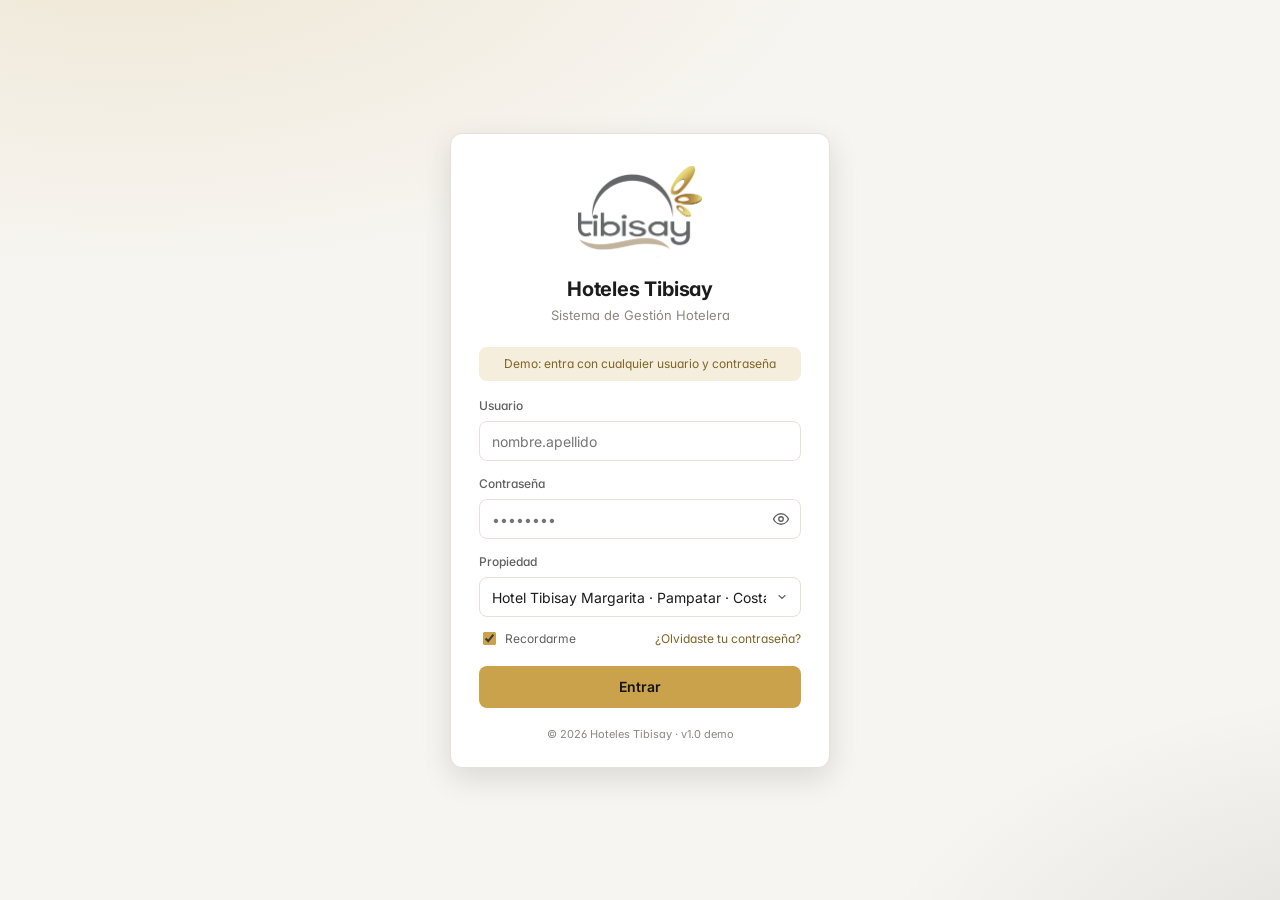
==== commit af5fa794: "Footer del login: quitar «Desarrollado por Geek Solutions» Co-Authored-By: Claude Opus 5.5 <noreply@" ====
--- a/index.html
+++ b/index.html
@@ -43,7 +43,7 @@
       <button class="btn btn-primary btn-block" type="submit">Entrar</button>
     </form>
 
-    <div class="login-foot">© 2026 Hoteles Tibisay · Desarrollado por Geek Solutions · v1.0 demo</div>
+    <div class="login-foot">© 2026 Hoteles Tibisay · v1.0 demo</div>
   </main>
 
   <script src="js/data.js"></script>
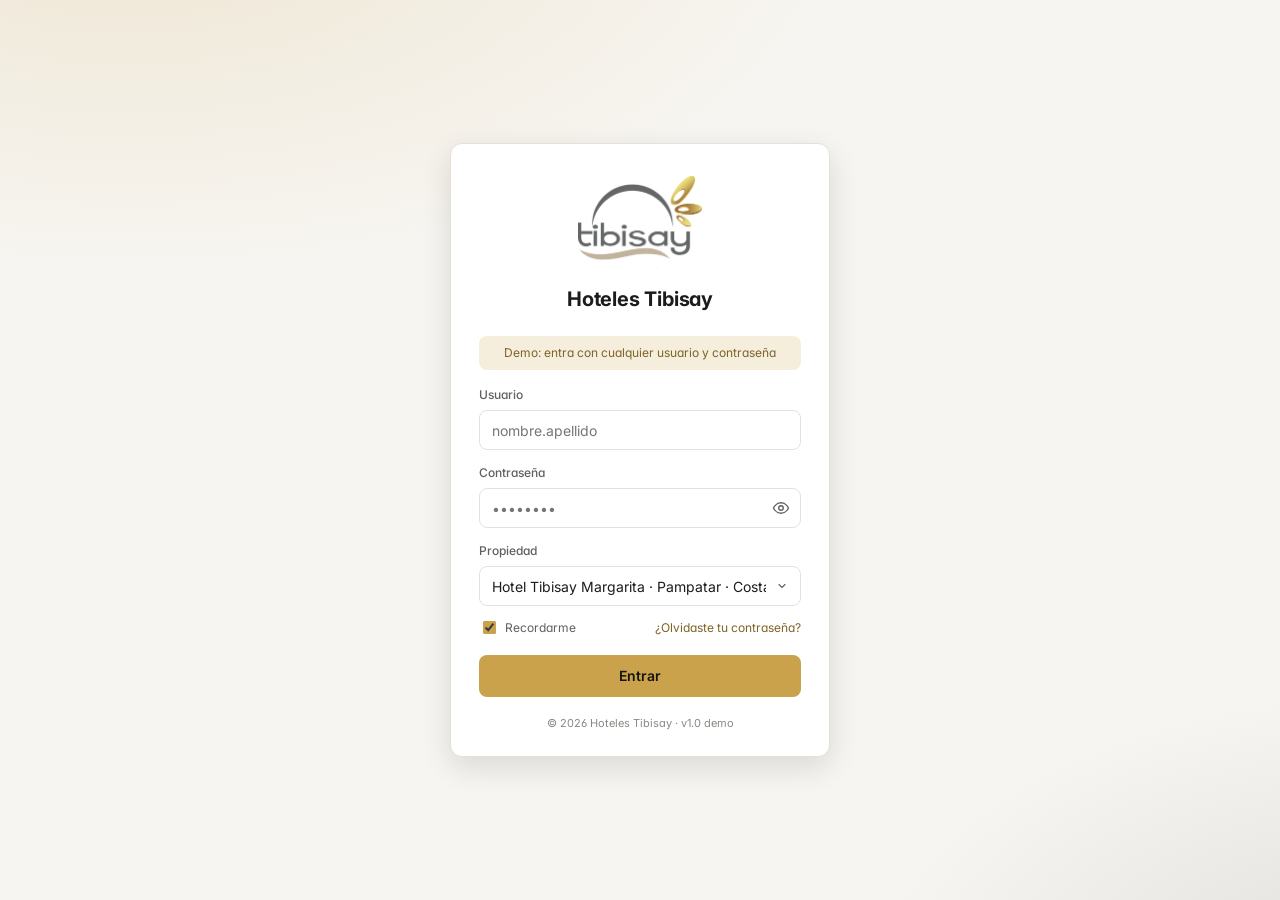
==== commit 84dde0b9: "Pulido: quitar subtítulos descriptivos y ajustar el logo del sidebar Co-Authored-By: Claude Opus 5.5" ====
--- a/index.html
+++ b/index.html
@@ -15,7 +15,6 @@
     <div class="login-logo">
       <img src="assets/logo-tibisay.png" alt="Hoteles Tibisay">
       <h1>Hoteles Tibisay</h1>
-      <p>Sistema de Gestión Hotelera</p>
     </div>
 
     <div class="login-demo">Demo: entra con cualquier usuario y contraseña</div>
--- a/css/app.css
+++ b/css/app.css
@@ -139,11 +139,9 @@
   display: flex; flex-direction: column;
   transition: width .2s ease, transform .2s ease;
 }
-.sb-brand { height: var(--top-h); display: flex; align-items: center; gap: 12px; padding: 0 16px; border-bottom: 1px solid rgba(255, 255, 255, .08); overflow: hidden; }
-.sb-logo { flex-shrink: 0; height: 44px; padding: 4px 8px; border-radius: var(--r); background: var(--cream); display: grid; place-items: center; box-shadow: inset 0 0 0 1px rgba(192, 176, 144, .45); }
-.sb-logo img { height: 36px; width: auto; display: block; }
-.sb-brand b { display: block; color: var(--on-dark); font-size: 13px; letter-spacing: .02em; }
-.sb-brand small { display: block; font-size: 11px; color: rgba(244, 241, 234, .55); }
+.sb-brand { height: var(--top-h); display: flex; align-items: center; justify-content: center; padding: 0 14px; border-bottom: 1px solid rgba(255, 255, 255, .08); overflow: hidden; }
+.sb-logo { height: 54px; padding: 3px 22px; border-radius: 10px; background: var(--cream); display: flex; align-items: center; justify-content: center; border: 1px solid rgba(192, 176, 144, .35); }
+.sb-logo img { height: 48px; width: auto; max-width: 100%; object-fit: contain; display: block; }
 .sb-nav { flex: 1; overflow-y: auto; overflow-x: hidden; padding: 14px 10px; }
 .sb-label { font-size: 10px; font-weight: 600; letter-spacing: .12em; text-transform: uppercase; color: rgba(255, 255, 255, .38); padding: 14px 12px 6px; white-space: nowrap; }
 .sb-link {
@@ -165,8 +163,8 @@
 body.sb-min .main-wrap { margin-left: var(--sb-w-min); }
 body.sb-min .sb-text, body.sb-min .sb-label, body.sb-min .sb-count { display: none; }
 body.sb-min .sb-brand { justify-content: center; padding: 0; }
-body.sb-min .sb-logo { width: 48px; height: 40px; padding: 3px; }
-body.sb-min .sb-logo img { width: 100%; height: auto; }
+body.sb-min .sb-logo { width: 50px; height: 42px; padding: 4px; border-radius: 8px; }
+body.sb-min .sb-logo img { width: 100%; height: 100%; }
 body.sb-min .sb-link { justify-content: center; padding: 0; }
 body.sb-min .sb-collapse .ico { transform: rotate(180deg); }
 
